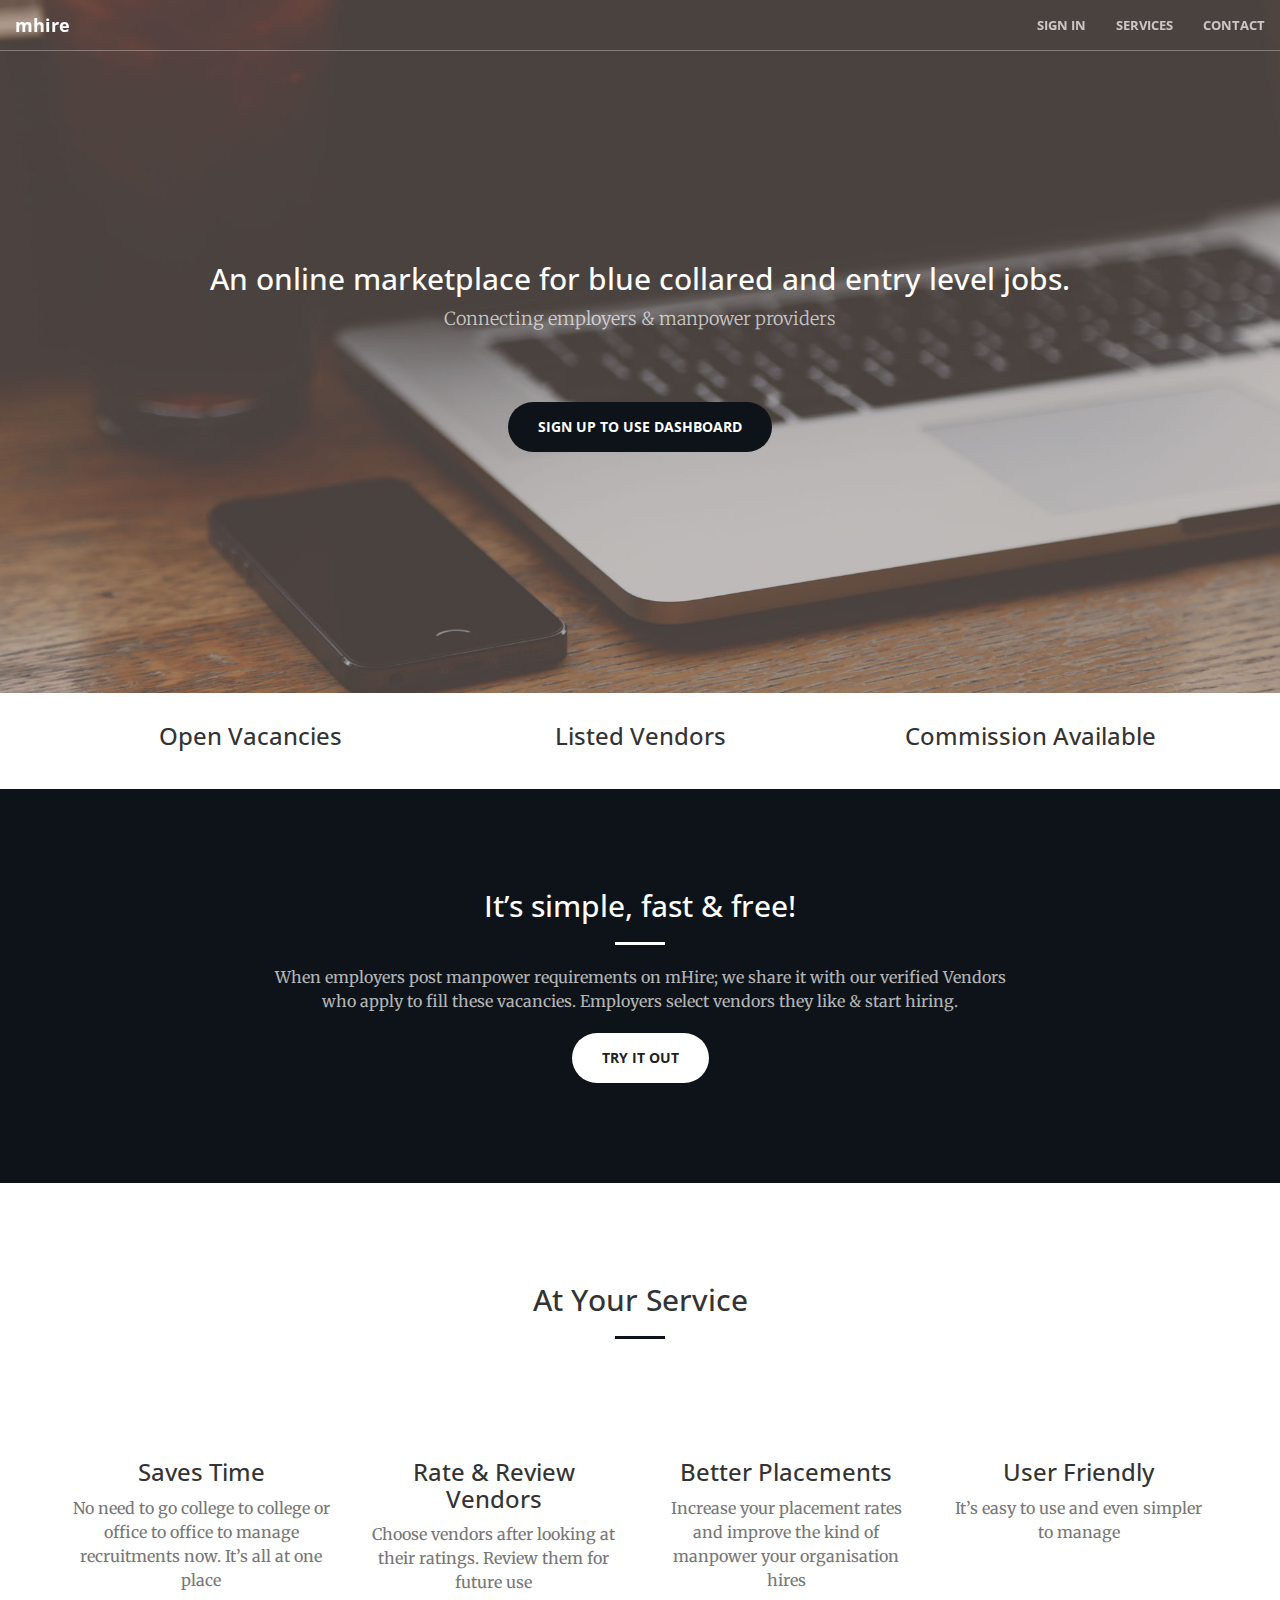
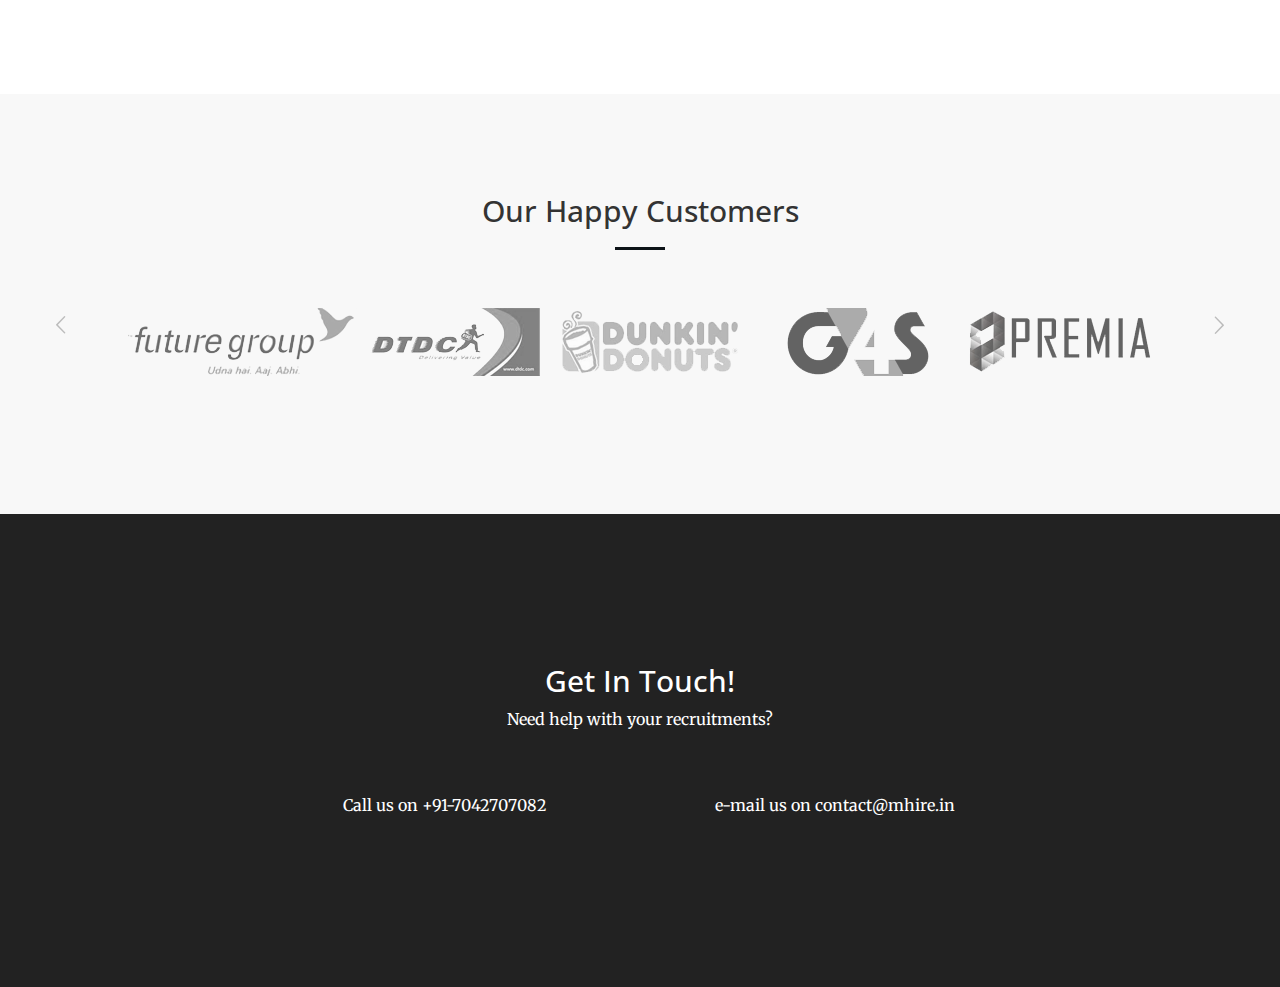
==== index.html @ 1e03a0ed "update short desc" ====
<!DOCTYPE html>
<html lang="en">

<head>

    <meta charset="utf-8">
    <meta http-equiv="X-UA-Compatible" content="IE=edge">
    <meta name="viewport" content="width=device-width, initial-scale=1">
    <meta name="description" content="">
    <meta name="author" content="">

    <title>mHire</title>

    <!-- Bootstrap Core CSS -->
    <link rel="stylesheet" href="css/bootstrap.min.css" type="text/css">

        <link href="css/style.css" rel="stylesheet">




    <meta name="google-site-verification" content="cVOC1IwhdU4S_P6cvcSptV2SloFyhy1H_yhR59ZKNtI" />
    <!-- Custom Fonts -->
    <link href='http://fonts.googleapis.com/css?family=Open+Sans:300italic,400italic,600italic,700italic,800italic,400,300,600,700,800' rel='stylesheet' type='text/css'>
    <link href='http://fonts.googleapis.com/css?family=Merriweather:400,300,300italic,400italic,700,700italic,900,900italic' rel='stylesheet' type='text/css'>
    <link rel="stylesheet" href="font-awesome/css/font-awesome.min.css" type="text/css">
    <link href='https://fonts.googleapis.com/css?family=Montserrat' rel='stylesheet' type='text/css'>
    <!-- Plugin CSS -->
    <link rel="stylesheet" href="css/animate.min.css" type="text/css">
    <script src="http://code.jquery.com/jquery-1.11.3.min.js"></script>
    <!-- Custom CSS -->
    <link rel="stylesheet" href="css/creative.css" type="text/css">

    <!-- HTML5 Shim and Respond.js IE8 support of HTML5 elements and media queries -->
    <!-- WARNING: Respond.js doesn't work if you view the page via file:// -->
    <!--[if lt IE 9]>
        <script src="https://oss.maxcdn.com/libs/html5shiv/3.7.0/html5shiv.js"></script>
        <script src="https://oss.maxcdn.com/libs/respond.js/1.4.2/respond.min.js"></script>
    <![endif]-->
    <script>
      (function(i,s,o,g,r,a,m){i['GoogleAnalyticsObject']=r;i[r]=i[r]||function(){
      (i[r].q=i[r].q||[]).push(arguments)},i[r].l=1*new Date();a=s.createElement(o),
      m=s.getElementsByTagName(o)[0];a.async=1;a.src=g;m.parentNode.insertBefore(a,m)
      })(window,document,'script','//www.google-analytics.com/analytics.js','ga');
    ga('create', 'UA-65723885-1', 'auto');
    ga('send', 'pageview');
    </script>

</head>

<body id="page-top">

    <nav id="mainNav" class="navbar navbar-default navbar-fixed-top">
        <div class="container-fluid">
            <!-- Brand and toggle get grouped for better mobile display -->
            <div class="navbar-header">
                <button type="button" class="navbar-toggle collapsed" data-toggle="collapse" data-target="#bs-example-navbar-collapse-1">
                    <span class="sr-only">Toggle navigation</span>
                    <span class="icon-bar"></span>
                    <span class="icon-bar"></span>
                    <span class="icon-bar"></span>
                </button>
                <a class="navbar-brand page-scroll" href="#page-top">mhire</a>
            </div>

            <!-- Collect the nav links, forms, and other content for toggling -->
            <div class="collapse navbar-collapse" id="bs-example-navbar-collapse-1">
                <ul class="nav navbar-nav navbar-right">
                    <li>
                        <a class="page-scroll" href="http://my.mhire.in/users/sign_in">Sign In</a>
                    </li>
                    <li>
                        <a class="page-scroll" href="#services">Services</a>
                    </li>
                    <li>
                        <a class="page-scroll" href="#contact">Contact</a>
                    </li>
                </ul>
            </div>
            <!-- /.navbar-collapse -->
        </div>
        <!-- /.container-fluid -->
    </nav>

    <header>
        <div class="header-content">
            <div class="header-content-inner">
                <h2>An online marketplace for blue collared and entry level jobs.</h2>
                <h style="color=white">
                <p>Connecting employers & manpower providers</p>
                
                <style type="text/css">
                    .stats{
                        /*color: white;
                        right: -60px;
                        font-size: 36px;
                        font-family: 'Open Sans', sans-serif;
                        font-weight: 500;
                        position: relative;
                        display: inline-block;
                        margin-bottom: 0px;*/
                        color: #18BC9C;
                        font-size: 32px;
                    }
                    header .header-content .header-content-inner hr{
                        color: white;
                        
                    }
                </style>
                
                <br>
                <a href="http://my.mhire.in/users/sign_up" class="btn btn-primary btn-xl page-scroll">Sign Up to use dashboard</a>
            </div>

            

            <script type="text/javascript">
                $(document).ready(function(){
                    $.get("http://my.mhire.in/api/v1/metrics.json", function(data, status){

                                var value = data.commission_value; 
                                
                
                                $('#vacancies').html(data.vacancies);
                                $('#commission').html("<strong>&#8377</strong>" + value);
                                $('#vendors').html(data.vendors);
                            });
                    var timer = setInterval(function(){
                        $.get("http://my.mhire.in/api/v1/metrics.json", function(data, status){

                                var value = data.commission_value; 
                                value = lakh + ',' + thou + ',' + hund; 
                                
                                
                                
                                $('#vacancies').html(data.vacancies);
                                $('#commission').html("<strong>&#8377</strong>" + value);
                                $('#vendors').html(data.vendors);
                            });
                    }, 4000);
                });
            </script>
        </div>
    </header>

    <section id="metrics" style="padding-top: 10px; padding-bottom: 10px;">
        <div class="container">
            <div class="row">
    
                <div class="col-lg-4 col-md-6 text-center">
                    <div class="service-box">
                        <strong id="vacancies" class="stats wow bounceIn text-primary" data-wow-delay=".1s"></strong>
                        <h3>Open Vacancies</h3>
                        <br>
                    </div>
                </div>

                <div class="col-lg-4 col-md-6 text-center">
                    <div class="service-box">
                       <strong id="vendors" class="stats wow bounceIn text-primary" data-wow-delay=".2s"></strong>
                       <h3 >Listed Vendors</h3>
                       <br> 
                    </div>
                </div>

                <div class="col-lg-4 col-md-6 text-center">
                    <div class="service-box">
                        <strong id="commission" class="stats wow bounceIn text-primary" data-wow-delay=".3s"></strong>
                        <h3>Commission Available</h2>
                    </div>
                </div>
                
                
            </div>
        </div>
    </section>
    <section class="bg-primary" id="about">

        <div class="container">
            
            <div class="row">
                <div class="col-lg-8 col-lg-offset-2 text-center">
                    <h2 class="section-heading">It’s simple, fast & free!</h2>
                    <hr class="light">
                    <p class="text-faded">When employers post manpower requirements on mHire; we share it with our verified Vendors who apply to fill these vacancies. Employers select vendors they like & start hiring.</p>
                    <a href="http://my.mhire.in/users/sign_up" class="btn btn-default btn-xl">Try It out</a>
                </div>
            </div>
        </div>
    </section>

    <section id="services">
        <div class="container">
            <div class="row">
                <div class="col-lg-12 text-center">
                    <h2 class="section-heading">At Your Service</h2>
                    <hr class="primary">
                </div>
            </div>
        </div>
        <div class="container">
            <div class="row">
                <div class="col-lg-3 col-md-6 text-center">
                    <div class="service-box">
                        <i class="glyphicon fa-4x glyphicon-time wow bounceIn text-primary"></i>
                        <h3>Saves Time</h3>
                        <p class="text-muted">No need to go college to college or office to office to manage recruitments now. It’s all at one place</p>
                    </div>
                </div>

                <div class="col-lg-3 col-md-6 text-center">
                    <div class="service-box">
                        <i class="glyphicon fa-4x glyphicon-star wow bounceIn text-primary" data-wow-delay=".2s"></i>
                        <h3>Rate & Review Vendors</h3>
                        <p class="text-muted">Choose vendors after looking at their ratings. Review them for future use</p>
                    </div>
                </div>

                <div class="col-lg-3 col-md-6 text-center">
                    <div class="service-box">
                        <i class="glyphicon fa-4x glyphicon-thumbs-up wow bounceIn text-primary" data-wow-delay=".1s"></i>
                        <h3>Better Placements</h3>
                        <p class="text-muted">Increase your placement rates and improve the kind of manpower your organisation hires</p>
                    </div>
                </div>
                
                <div class="col-lg-3 col-md-6 text-center">
                    <div class="service-box">
                        <i class="glyphicon fa-4x glyphicon-heart wow bounceIn text-primary" data-wow-delay=".3s"></i>
                        <h3>User Friendly</h3>
                        <p class="text-muted">It’s easy to use and even simpler to manage</p>
                    </div>
                </div>
            </div>
        </div>
    </section>
        <!-- CLIENTS -->
        <section id="clients" class="gray-bg">
        <div class="container">
            <div class="row">
                <div class="col-lg-12 text-center">
                    <h2 class="section-heading">Our Happy Customers</h2>
                    <hr class="primary">
                </div>
            </div>
        </div>
            <div class="container">

                <div class="slider">
                    <div class="clients-content">
                        <a href="index.html#"><img src="img/logos/futuregblack.png" alt=""></a>
                    </div>
                    <div class="clients-content">
                        <a href="index.html#"> <img src="img/logos/dtdcblack.png" alt=""></a>
                    </div>
                    <div class="clients-content">
                        <a href="index.html#"> <img src="img/logos/dunkinblack.png" alt=""></a>
                    </div>
                    <div class="clients-content">
                        <a href="index.html#"> <img src="img/logos/g4sblack.png" alt=""></a>
                    </div>
                    <div class="clients-content">
                        <a href="index.html#"><img src="img/logos/premia.png" alt=""></a>
                    </div>
                    <div class="clients-content">
                        <a href="index.html#"> <img src="img/logos/bluedart.png" alt=""></a>
                    </div>
                    <div class="clients-content">
                        <a href="index.html#">  <img src="img/logos/opino.png" alt=""></a>
                    </div>
                    <div class="clients-content">
                        <a href="index.html#">   <img src="img/logos/chayoos.png" alt=""></a>
                    </div>
                    <div class="clients-content">
                        <a href="index.html#">  <img src="img/logos/deliveryblack.png" alt=""></a>
                    </div>
                    <div class="clients-content">
                        <a href="index.html#"> <img src="img/logos/domino.png" alt=""></a>
                    </div>
                    <div class="clients-content">
                        <a href="index.html#"> <img src="img/logos/urbanclap.png" alt=""></a>
                    </div>
                </div>
            </div>
        </section>
        <!-- END CLIENTS -->


    <aside class="bg-dark">
       
    

    <section id="contact">
        <div class="container">
            <div class="row">
                <div class="col-lg-8 col-lg-offset-2 text-center">
                    <h2 class="section-heading">Get In Touch!</h2>
                    <p>Need help with your recruitments?</p>
                </div>
                <div class="col-lg-4 col-lg-offset-2 text-center">
                    <i class="fa fa-phone fa-3x wow bounceIn"></i>
                    <p>Call us on +91-7042707082</p>
                </div>
                <div class="col-lg-4 text-center">
                    <i class="fa fa-envelope-o fa-3x wow bounceIn" data-wow-delay=".1s"></i>
                    <p><a href="mailto:your-email@your-domain.com"> e-mail us on contact@mhire.in</a></p>
                </div>
            </div>
        </div>
    </section>
</aside>
    <!-- jQuery -->
    <script src="js/jquery.js"></script>

    <!-- Bootstrap Core JavaScript -->
    <script src="js/bootstrap.min.js"></script>

    <!-- Plugin JavaScript -->
    <script src="js/jquery.easing.min.js"></script>
    <script src="js/jquery.fittext.js"></script>
    <script src="js/wow.min.js"></script>
    <script src="js/owl.carousel.min.js"></script>

    <!-- Custom Theme JavaScript -->
    <script src="js/creative.js"></script>

</body>

</html>
---- css/style.css ----
/*3.4 CAROUSELS*/
.gray-bg {
    background: #f8f8f8;
}
.owl-theme .owl-controls .owl-buttons {
    display: none;
}
.owl-theme .owl-controls .owl-buttons div {
    background: url(../img/arrow.png);
    display: inline-block;
    zoom: 1;
    margin: 0;
    width: 10px;
    text-indent: -9999px;
    height: 18px;
    font-size: 0;
    position: absolute;
    right: 0;
    margin-top: 8px;
    margin-right: -72px;
    top: 50%;
    padding: 0;
    filter: Alpha(Opacity=30);
    opacity: 0.3;
    -webkit-transition: 0.2s;
    -o-transition: 0.2s;
    transition: 0.2s;
}
.owl-theme .owl-controls .owl-buttons div.owl-prev {
    -webkit-transform: rotate(180deg);
    -moz-transform: rotate(180deg);
    -o-transform: rotate(180deg);
    -ms-transform: rotate(180deg);
    transform: rotate(180deg);
    right: auto;
    left: 0;
    margin-left: -72px;
}
.owl-theme .owl-controls.clickable .owl-buttons div:hover {
    filter: Alpha(Opacity=100);
    opacity: 1;
    text-decoration: none;
}
.owl-theme .owl-controls .owl-page {
    display: inline-block;
    zoom: 1;
    *display: inline;
}
.owl-theme .owl-controls .owl-page span {
    display: block;
    width: 10px;
    height: 10px;
    margin: 0 10px;
    -webkit-border-radius: 20px;
    -moz-border-radius: 20px;
    border-radius: 20px;
    opacity: 0.30;
    background-color: #248df8;
    -webkit-transition: 0.3s;
    -o-transition: 0.3s;
    transition: 0.3s;
}
.owl-theme .owl-controls .owl-page.active span,
.owl-theme .owl-controls.clickable .owl-page:hover span {
    filter: Alpha(Opacity=100);
    /*IE7 fix*/
    
    opacity: 1;
}
.owl-theme .owl-controls .owl-page span.owl-numbers {
    height: auto;
    width: auto;
    color: #FFF;
    padding: 2px 10px;
    font-size: 12px;
    -webkit-border-radius: 30px;
    -moz-border-radius: 30px;
    border-radius: 30px;
}
.owl-item.loading {
    min-height: 150px;
}
.owl-carousel .owl-wrapper:after {
    content: ".";
    display: block;
    clear: both;
    visibility: hidden;
    line-height: 0;
    height: 0;
}
/* display none until init */

.owl-carousel {
    display: none;
    position: relative;
    width: 100%;
    -ms-touch-action: pan-y;
}
.owl-carousel .owl-wrapper {
    display: none;
    position: relative;
    -webkit-transform: translate3d(0px, 0px, 0px);
}
.owl-carousel .owl-wrapper-outer {
    overflow: hidden;
    position: relative;
    z-index: 2;
    width: 100%;
}
.owl-carousel .owl-wrapper-outer.autoHeight {
    -webkit-transition: height 500ms ease-in-out;
    -moz-transition: height 500ms ease-in-out;
    -ms-transition: height 500ms ease-in-out;
    -o-transition: height 500ms ease-in-out;
    transition: height 500ms ease-in-out;
}
.owl-carousel .owl-item {
    float: left;
}
.owl-controls .owl-page,
.owl-controls .owl-buttons div {
    cursor: pointer;
}
.owl-controls {
    -webkit-user-select: none;
    -khtml-user-select: none;
    -moz-user-select: none;
    -ms-user-select: none;
    user-select: none;
    -webkit-tap-highlight-color: rgba(0, 0, 0, 0);
}
.grabbing {
    cursor: url(../img/grabbing.png) 8 8, move;
}
.owl-carousel .owl-wrapper,
.owl-carousel .owl-item {
    -webkit-backface-visibility: hidden;
    -moz-backface-visibility: hidden;
    -ms-backface-visibility: hidden;
    -webkit-transform: translate3d(0, 0, 0);
    -moz-transform: translate3d(0, 0, 0);
    -ms-transform: translate3d(0, 0, 0);
}
/* --------------------------------------

/*6.8 CLIENTS*/

#clients .owl-controls .owl-buttons {
    display: block;
}
#testimonials .owl-controls {
    text-align: center;
    margin-top: 70px;
}
#clients .owl-theme .owl-controls {
    margin-top: 0;
    text-align: center;
    position: absolute;
    display: block;
    width: 100%;
    top: 0;
    z-index: 1;
}
#clients .slider {
    max-width: 1024px;
    margin: 38px auto
}
#clients .slider img {
    display: block;
    margin: auto;
    -webkit-transition: 0.3s;
    -o-transition: 0.3s;
    transition: 0.3s;
    opacity: 0.60;
}
#clients .slider img:hover {
    opacity: 1;
}
---- css/creative.css ----
/*!
 * Start Bootstrap - Creative Bootstrap Theme (http://startbootstrap.com)
 * Code licensed under the Apache License v2.0.
 * For details, see http://www.apache.org/licenses/LICENSE-2.0.
 */

html,
body {
    width: 100%;
    height: 100%;
}

body {
    font-family: Merriweather,'Helvetica Neue',Arial,sans-serif;
}

hr {
    max-width: 50px;
    border-color: #0d1318;
    border-width: 3px;
}

hr.light {
    border-color: #fff;
}

a {
    color: #fff;
    -webkit-transition: all .35s;
    -moz-transition: all .35s;
    transition: all .35s;
}

a:hover,
a:focus {
    color: #18BC9C;
}

h1,
h2,
h3,
h4,
h5,
h6 {
    font-family: 'Open Sans','Helvetica Neue',Arial,sans-serif;
}

p {
    margin-bottom: 20px;
    font-size: 16px;
    line-height: 1.5;
}

.bg-primary {
    background-color: #0d1318;
}

.bg-dark {
    color: #fff;
    background-color: #222;
}

.text-faded {
    color: rgba(255,255,255,.7);
}

section {
    padding: 100px 0;
}

aside {
    padding: 50px 0;
}

.no-padding {
    padding: 0;
}

.navbar-default {
    border-color: rgba(34,34,34,.05);
    font-family: 'Open Sans','Helvetica Neue',Arial,sans-serif;
    background-color: #fff;
    -webkit-transition: all .35s;
    -moz-transition: all .35s;
    transition: all .35s;
}

.navbar-default .navbar-header .navbar-brand {
    /*text-transform: uppercase;*/
    font-family: 'Open Sans','Helvetica Neue',Arial,sans-serif;
    font-weight: 700;
    color: #0d1318;
}

.navbar-default .navbar-header .navbar-brand:hover,
.navbar-default .navbar-header .navbar-brand:focus {
    color: #18BC9C;
}

.navbar-default .nav > li>a,
.navbar-default .nav>li>a:focus {
    text-transform: uppercase;
    font-size: 13px;
    font-weight: 700;
    color: #222;
}

.navbar-default .nav > li>a:hover,
.navbar-default .nav>li>a:focus:hover {
    color: #0d1318;
}

.navbar-default .nav > li.active>a,
.navbar-default .nav>li.active>a:focus {
    color: #0d1318!important;
    background-color: transparent;
}

.navbar-default .nav > li.active>a:hover,
.navbar-default .nav>li.active>a:focus:hover {
    background-color: transparent;
}

@media(min-width:768px) {
    .navbar-default {
        border-color: rgba(255,255,255,.3);
        background-color: transparent;
    }

    .navbar-default .navbar-header .navbar-brand {
        color: rgba(255,255,255,.7);
    }

    .navbar-default .navbar-header .navbar-brand:hover,
    .navbar-default .navbar-header .navbar-brand:focus {
        color: #fff;
    }

    .navbar-default .nav > li>a,
    .navbar-default .nav>li>a:focus {
        color: rgba(255,255,255,.7);
    }

    .navbar-default .nav > li>a:hover,
    .navbar-default .nav>li>a:focus:hover {
        color: #fff;
    }

    .navbar-default.affix {
        border-color: rgba(34,34,34,.05);
        background-color: #fff;
    }

    .navbar-default.affix .navbar-header .navbar-brand {
        font-size: 14px;
        color: #0d1318;
    }

    .navbar-default.affix .navbar-header .navbar-brand:hover,
    .navbar-default.affix .navbar-header .navbar-brand:focus {
        color: #18BC9C;
    }

    .navbar-default.affix .nav > li>a,
    .navbar-default.affix .nav>li>a:focus {
        color: #222;
    }

    .navbar-default.affix .nav > li>a:hover,
    .navbar-default.affix .nav>li>a:focus:hover {
        color: #0d1318;
    }
}

header {
    position: relative;
    width: 100%;
    min-height: auto;
    text-align: center;
    color: #fff;
    background-image: url(../img/header.jpg);
    background-position: center;
    -webkit-background-size: cover;
    -moz-background-size: cover;
    background-size: cover;
    -o-background-size: cover;
}

header .header-content {
    position: relative;
    width: 100%;
    padding: 100px 15px;
    text-align: center;
}

header .header-content .header-content-inner h1 {
    margin-top: 0;
    margin-bottom: 0;
    text-transform: uppercase;
    font-weight: 700;
}

header .header-content .header-content-inner hr {
    margin: 30px auto;
}

header .header-content .header-content-inner p {
    margin-bottom: 50px;
    font-size: 16px;
    font-weight: 300;
    color: rgba(255,255,255,.7);
}

@media(min-width:768px) {
    header {
        min-height: 77%;
    }

    header .header-content {
        position: absolute;
        top: 50%;
        padding: 0 50px;
        -webkit-transform: translateY(-50%);
        -ms-transform: translateY(-50%);
        transform: translateY(-50%);
    }

    header .header-content .header-content-inner {
        margin-right: auto;
        margin-left: auto;
        max-width: 1000px;
    }

    header .header-content .header-content-inner p {
        margin-right: auto;
        margin-left: auto;
        max-width: 80%;
        font-size: 18px;
    }
}

.section-heading {
    margin-top: 0;
}

.service-box {
    margin: 50px auto 0;
    max-width: 400px;
}

@media(min-width:992px) {
    .service-box {
        margin: 20px auto 0;
    }
}

.service-box p {
    margin-bottom: 0;
}

.portfolio-box {
    display: block;
    position: relative;
    margin: 0 auto;
    max-width: 650px;
}

.portfolio-box .portfolio-box-caption {
    display: block;
    position: absolute;
    bottom: 0;
    width: 100%;
    height: 100%;
    text-align: center;
    color: #fff;
    opacity: 0;
    background: rgba(24,188,156,.9);
    -webkit-transition: all .35s;
    -moz-transition: all .35s;
    transition: all .35s;
}

.portfolio-box .portfolio-box-caption .portfolio-box-caption-content {
    position: absolute;
    top: 50%;
    width: 100%;
    text-align: center;
    transform: translateY(-50%);
}

.portfolio-box .portfolio-box-caption .portfolio-box-caption-content .project-category,
.portfolio-box .portfolio-box-caption .portfolio-box-caption-content .project-name {
    padding: 0 15px;
    font-family: 'Open Sans','Helvetica Neue',Arial,sans-serif;
}

.portfolio-box .portfolio-box-caption .portfolio-box-caption-content .project-category {
    text-transform: uppercase;
    font-size: 14px;
    font-weight: 600;
}

.portfolio-box .portfolio-box-caption .portfolio-box-caption-content .project-name {
    font-size: 18px;
}

.portfolio-box:hover .portfolio-box-caption {
    opacity: 1;
}

@media(min-width:768px) {
    .portfolio-box .portfolio-box-caption .portfolio-box-caption-content .project-category {
        font-size: 16px;
    }

    .portfolio-box .portfolio-box-caption .portfolio-box-caption-content .project-name {
        font-size: 22px;
    }
}

.call-to-action h2 {
    margin: 0 auto 20px;
}

.text-primary {
    color: #18BC9C;
}

.no-gutter > [class*=col-] {
    padding-right: 0;
    padding-left: 0;
}

.btn-default {
    border-color: #fff;
    color: #222;
    background-color: #fff;
    -webkit-transition: all .35s;
    -moz-transition: all .35s;
    transition: all .35s;
}

.btn-default:hover,
.btn-default:focus,
.btn-default.focus,
.btn-default:active,
.btn-default.active,
.open > .dropdown-toggle.btn-default {
    border-color: #ededed;
    color: #222;
    background-color: #18BC9C;
}

.btn-default:active,
.btn-default.active,
.open > .dropdown-toggle.btn-default {
    background-image: none;
}

.btn-default.disabled,
.btn-default[disabled],
fieldset[disabled] .btn-default,
.btn-default.disabled:hover,
.btn-default[disabled]:hover,
fieldset[disabled] .btn-default:hover,
.btn-default.disabled:focus,
.btn-default[disabled]:focus,
fieldset[disabled] .btn-default:focus,
.btn-default.disabled.focus,
.btn-default[disabled].focus,
fieldset[disabled] .btn-default.focus,
.btn-default.disabled:active,
.btn-default[disabled]:active,
fieldset[disabled] .btn-default:active,
.btn-default.disabled.active,
.btn-default[disabled].active,
fieldset[disabled] .btn-default.active {
    border-color: #fff;
    background-color: #fff;
}

.btn-default .badge {
    color: #fff;
    background-color: #222;
}

.btn-primary {
    border-color: #0d1318;
    color: #fff;
    background-color: #0d1318;
    -webkit-transition: all .35s;
    -moz-transition: all .35s;
    transition: all .35s;
}

.btn-primary:hover,
.btn-primary:focus,
.btn-primary.focus,
.btn-primary:active,
.btn-primary.active,
.open > .dropdown-toggle.btn-primary {
    border-color: #18BC9C;
    color: #fff;
    background-color: #18BC9C;
}

.btn-primary:active,
.btn-primary.active,
.open > .dropdown-toggle.btn-primary {
    background-image: none;
}

.btn-primary.disabled,
.btn-primary[disabled],
fieldset[disabled] .btn-primary,
.btn-primary.disabled:hover,
.btn-primary[disabled]:hover,
fieldset[disabled] .btn-primary:hover,
.btn-primary.disabled:focus,
.btn-primary[disabled]:focus,
fieldset[disabled] .btn-primary:focus,
.btn-primary.disabled.focus,
.btn-primary[disabled].focus,
fieldset[disabled] .btn-primary.focus,
.btn-primary.disabled:active,
.btn-primary[disabled]:active,
fieldset[disabled] .btn-primary:active,
.btn-primary.disabled.active,
.btn-primary[disabled].active,
fieldset[disabled] .btn-primary.active {
    border-color: #0d1318;
    background-color: #0d1318;
}

.btn-primary .badge {
    color: #0d1318;
    background-color: #fff;
}

.btn {
    border: 0;
    border-radius: 300px;
    text-transform: uppercase;
    font-family: 'Open Sans','Helvetica Neue',Arial,sans-serif;
    font-weight: 700;
}

.btn-xl {
    padding: 15px 30px;
}

::-moz-selection {
    text-shadow: none;
    color: #fff;
    background: #222;
}

::selection {
    text-shadow: none;
    color: #fff;
    background: #222;
}

img::selection {
    color: #fff;
    background: 0 0;
}

img::-moz-selection {
    color: #fff;
    background: 0 0;
}

body {
    webkit-tap-highlight-color: #222;
}
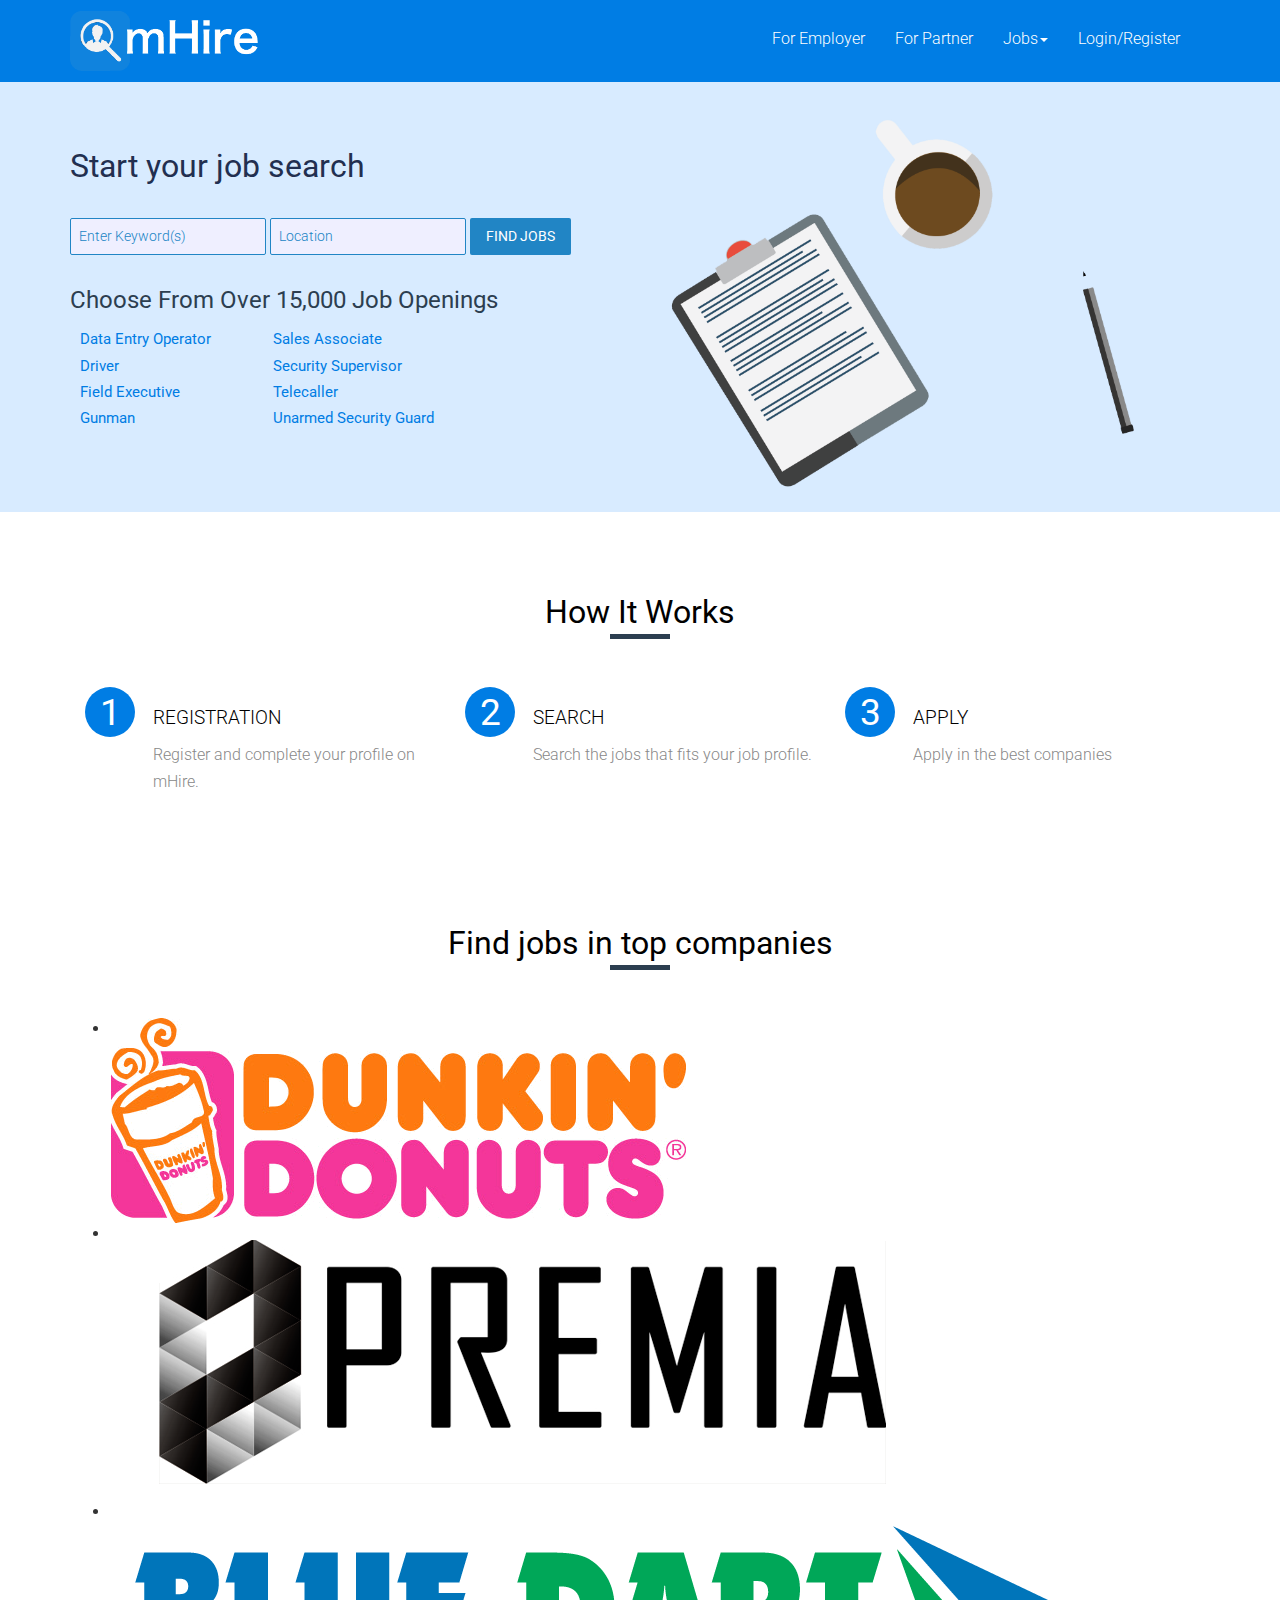
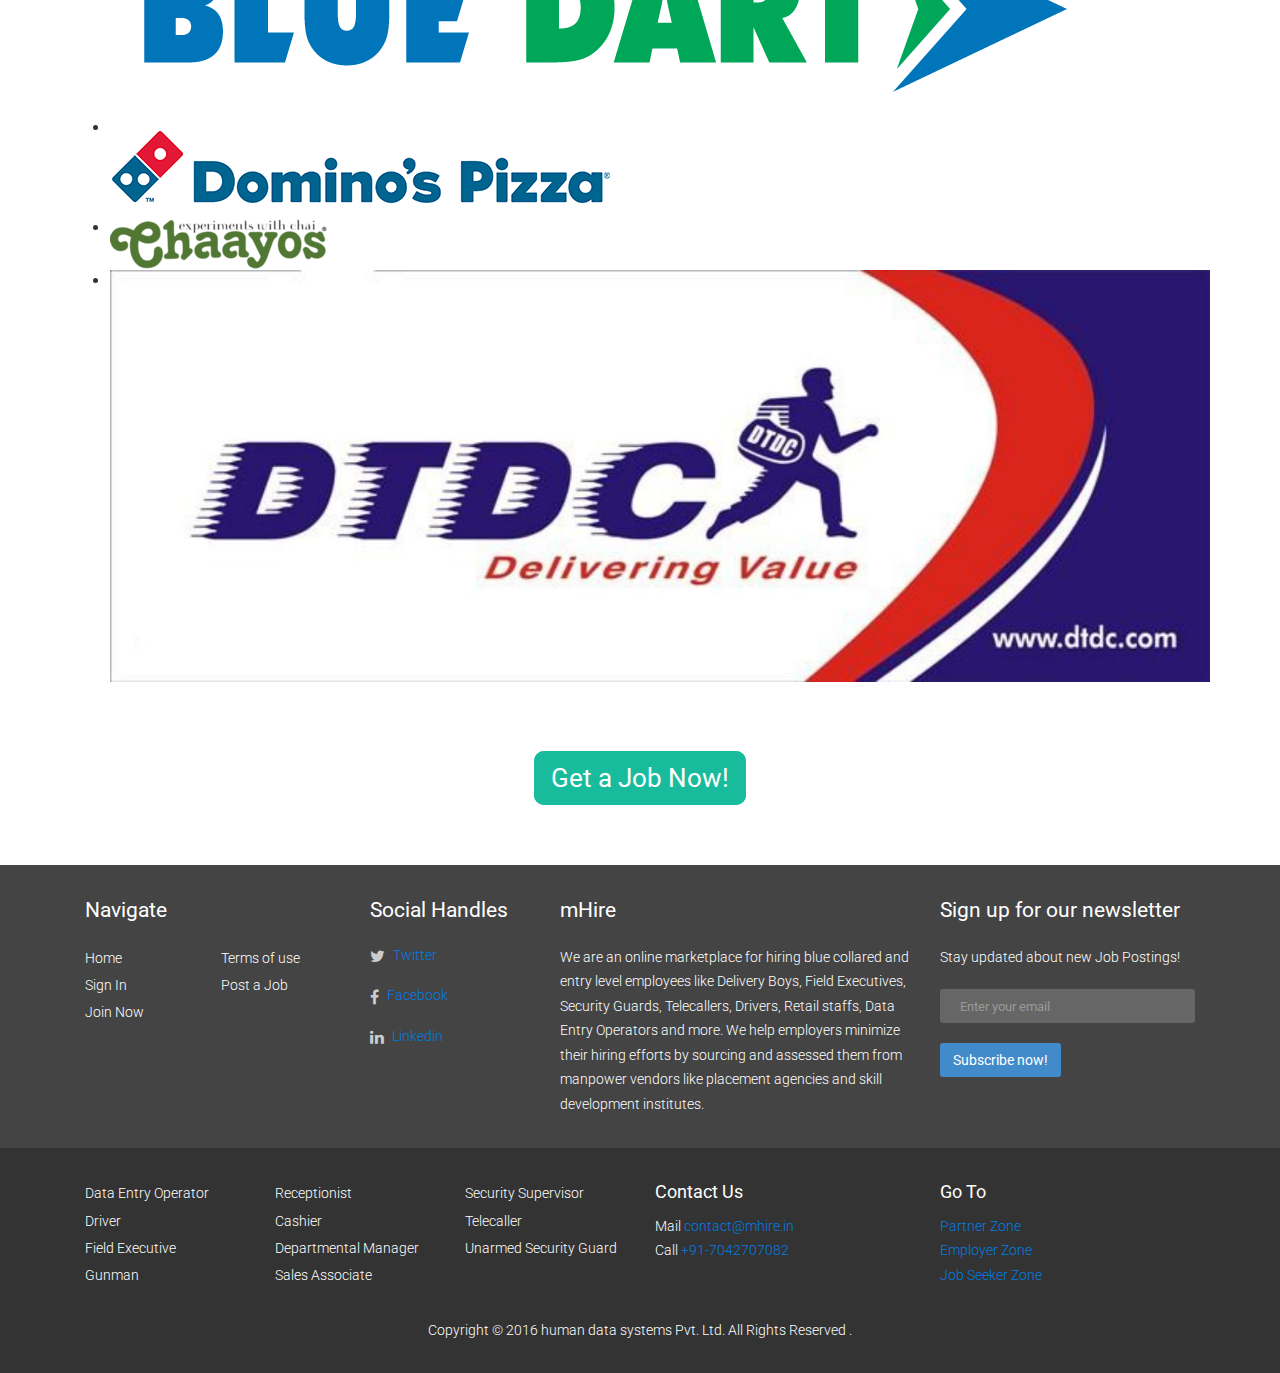
==== commit 24e07924: "mhire landing pages overhaul" ====
--- a/index.html
+++ b/index.html
@@ -1,329 +1,321 @@
-<!DOCTYPE html>
-<html lang="en">
-
+
+<!DOCTYPE HTML>
+<html>
 <head>
-
-    <meta charset="utf-8">
-    <meta http-equiv="X-UA-Compatible" content="IE=edge">
-    <meta name="viewport" content="width=device-width, initial-scale=1">
-    <meta name="description" content="">
-    <meta name="author" content="">
-
-    <title>mHire</title>
-
-    <!-- Bootstrap Core CSS -->
-    <link rel="stylesheet" href="css/bootstrap.min.css" type="text/css">
-
-        <link href="css/style.css" rel="stylesheet">
-
-
-
-
-    <meta name="google-site-verification" content="cVOC1IwhdU4S_P6cvcSptV2SloFyhy1H_yhR59ZKNtI" />
-    <!-- Custom Fonts -->
-    <link href='http://fonts.googleapis.com/css?family=Open+Sans:300italic,400italic,600italic,700italic,800italic,400,300,600,700,800' rel='stylesheet' type='text/css'>
-    <link href='http://fonts.googleapis.com/css?family=Merriweather:400,300,300italic,400italic,700,700italic,900,900italic' rel='stylesheet' type='text/css'>
-    <link rel="stylesheet" href="font-awesome/css/font-awesome.min.css" type="text/css">
-    <link href='https://fonts.googleapis.com/css?family=Montserrat' rel='stylesheet' type='text/css'>
-    <!-- Plugin CSS -->
-    <link rel="stylesheet" href="css/animate.min.css" type="text/css">
-    <script src="http://code.jquery.com/jquery-1.11.3.min.js"></script>
-    <!-- Custom CSS -->
-    <link rel="stylesheet" href="css/creative.css" type="text/css">
-
-    <!-- HTML5 Shim and Respond.js IE8 support of HTML5 elements and media queries -->
-    <!-- WARNING: Respond.js doesn't work if you view the page via file:// -->
-    <!--[if lt IE 9]>
-        <script src="https://oss.maxcdn.com/libs/html5shiv/3.7.0/html5shiv.js"></script>
-        <script src="https://oss.maxcdn.com/libs/respond.js/1.4.2/respond.min.js"></script>
-    <![endif]-->
-    <script>
-      (function(i,s,o,g,r,a,m){i['GoogleAnalyticsObject']=r;i[r]=i[r]||function(){
-      (i[r].q=i[r].q||[]).push(arguments)},i[r].l=1*new Date();a=s.createElement(o),
-      m=s.getElementsByTagName(o)[0];a.async=1;a.src=g;m.parentNode.insertBefore(a,m)
-      })(window,document,'script','//www.google-analytics.com/analytics.js','ga');
-    ga('create', 'UA-65723885-1', 'auto');
-    ga('send', 'pageview');
-    </script>
-
+	<title>mHire | For Seeker</title>
+	<link rel="icon" type="image/png" href="images/favicon.png" />
+	<meta name="viewport" content="width=device-width, initial-scale=1">
+	<!-- android smart banner -->
+	<meta name="apple-itunes-app" content="app-id=">
+	<meta name="google-play-app" content="app-id=">
+	<meta http-equiv="Content-Type" content="text/html; charset=utf-8" />
+	<meta name="keywords" content="" />
+	<script type="application/x-javascript"> addEventListener("load", function() { setTimeout(hideURLbar, 0); }, false); function hideURLbar(){ window.scrollTo(0,1); } </script>
+	<link href="css/bootstrap-3.1.1.min.css" rel='stylesheet' type='text/css' />
+	<!-- jQuery (necessary for Bootstrap's JavaScript plugins) -->
+	<script src="js/jquery.min.js"></script>
+	<script src="js/bootstrap.min.js"></script>
+	<!-- Custom Theme files -->
+	<link href="css/style.css" rel='stylesheet' type='text/css' />
+	<link href='//fonts.googleapis.com/css?family=Roboto:100,200,300,400,500,600,700,800,900' rel='stylesheet' type='text/css'>
+	<!-- android smart banner -->
+	<link rel="stylesheet" href="css/jquery.smartbanner.css" type="text/css" media="screen">
+	<!--font-Awesome-->
+	<link href="css/font-awesome.css" rel="stylesheet"> 
+	<!--font-Awesome-->
 </head>
-
-<body id="page-top">
-
-    <nav id="mainNav" class="navbar navbar-default navbar-fixed-top">
-        <div class="container-fluid">
-            <!-- Brand and toggle get grouped for better mobile display -->
-            <div class="navbar-header">
-                <button type="button" class="navbar-toggle collapsed" data-toggle="collapse" data-target="#bs-example-navbar-collapse-1">
-                    <span class="sr-only">Toggle navigation</span>
-                    <span class="icon-bar"></span>
-                    <span class="icon-bar"></span>
-                    <span class="icon-bar"></span>
-                </button>
-                <a class="navbar-brand page-scroll" href="#page-top">mhire</a>
-            </div>
-
-            <!-- Collect the nav links, forms, and other content for toggling -->
-            <div class="collapse navbar-collapse" id="bs-example-navbar-collapse-1">
-                <ul class="nav navbar-nav navbar-right">
-                    <li>
-                        <a class="page-scroll" href="http://my.mhire.in/users/sign_in">Sign In</a>
-                    </li>
-                    <li>
-                        <a class="page-scroll" href="#services">Services</a>
-                    </li>
-                    <li>
-                        <a class="page-scroll" href="#contact">Contact</a>
-                    </li>
-                </ul>
-            </div>
-            <!-- /.navbar-collapse -->
-        </div>
-        <!-- /.container-fluid -->
-    </nav>
-
-    <header>
-        <div class="header-content">
-            <div class="header-content-inner">
-                <h2>An online marketplace for blue collared and entry level jobs.</h2>
-                <h style="color=white">
-                <p>Connecting employers & manpower providers</p>
-                
-                <style type="text/css">
-                    .stats{
-                        /*color: white;
-                        right: -60px;
-                        font-size: 36px;
-                        font-family: 'Open Sans', sans-serif;
-                        font-weight: 500;
-                        position: relative;
-                        display: inline-block;
-                        margin-bottom: 0px;*/
-                        color: #18BC9C;
-                        font-size: 32px;
-                    }
-                    header .header-content .header-content-inner hr{
-                        color: white;
-                        
-                    }
-                </style>
-                
-                <br>
-                <a href="http://my.mhire.in/users/sign_up" class="btn btn-primary btn-xl page-scroll">Sign Up to use dashboard</a>
-            </div>
-
-            
-
-            <script type="text/javascript">
-                $(document).ready(function(){
-                    $.get("http://my.mhire.in/api/v1/metrics.json", function(data, status){
-
-                                var value = data.commission_value; 
-                                
-                
-                                $('#vacancies').html(data.vacancies);
-                                $('#commission').html("<strong>&#8377</strong>" + value);
-                                $('#vendors').html(data.vendors);
-                            });
-                    var timer = setInterval(function(){
-                        $.get("http://my.mhire.in/api/v1/metrics.json", function(data, status){
-
-                                var value = data.commission_value; 
-                                value = lakh + ',' + thou + ',' + hund; 
-                                
-                                
-                                
-                                $('#vacancies').html(data.vacancies);
-                                $('#commission').html("<strong>&#8377</strong>" + value);
-                                $('#vendors').html(data.vendors);
-                            });
-                    }, 4000);
-                });
-            </script>
-        </div>
-    </header>
-
-    <section id="metrics" style="padding-top: 10px; padding-bottom: 10px;">
-        <div class="container">
-            <div class="row">
-    
-                <div class="col-lg-4 col-md-6 text-center">
-                    <div class="service-box">
-                        <strong id="vacancies" class="stats wow bounceIn text-primary" data-wow-delay=".1s"></strong>
-                        <h3>Open Vacancies</h3>
-                        <br>
-                    </div>
-                </div>
-
-                <div class="col-lg-4 col-md-6 text-center">
-                    <div class="service-box">
-                       <strong id="vendors" class="stats wow bounceIn text-primary" data-wow-delay=".2s"></strong>
-                       <h3 >Listed Vendors</h3>
-                       <br> 
-                    </div>
-                </div>
-
-                <div class="col-lg-4 col-md-6 text-center">
-                    <div class="service-box">
-                        <strong id="commission" class="stats wow bounceIn text-primary" data-wow-delay=".3s"></strong>
-                        <h3>Commission Available</h2>
-                    </div>
-                </div>
-                
-                
-            </div>
-        </div>
-    </section>
-    <section class="bg-primary" id="about">
-
-        <div class="container">
-            
-            <div class="row">
-                <div class="col-lg-8 col-lg-offset-2 text-center">
-                    <h2 class="section-heading">It’s simple, fast & free!</h2>
-                    <hr class="light">
-                    <p class="text-faded">When employers post manpower requirements on mHire; we share it with our verified Vendors who apply to fill these vacancies. Employers select vendors they like & start hiring.</p>
-                    <a href="http://my.mhire.in/users/sign_up" class="btn btn-default btn-xl">Try It out</a>
-                </div>
-            </div>
-        </div>
-    </section>
-
-    <section id="services">
-        <div class="container">
-            <div class="row">
-                <div class="col-lg-12 text-center">
-                    <h2 class="section-heading">At Your Service</h2>
-                    <hr class="primary">
-                </div>
-            </div>
-        </div>
-        <div class="container">
-            <div class="row">
-                <div class="col-lg-3 col-md-6 text-center">
-                    <div class="service-box">
-                        <i class="glyphicon fa-4x glyphicon-time wow bounceIn text-primary"></i>
-                        <h3>Saves Time</h3>
-                        <p class="text-muted">No need to go college to college or office to office to manage recruitments now. It’s all at one place</p>
-                    </div>
-                </div>
-
-                <div class="col-lg-3 col-md-6 text-center">
-                    <div class="service-box">
-                        <i class="glyphicon fa-4x glyphicon-star wow bounceIn text-primary" data-wow-delay=".2s"></i>
-                        <h3>Rate & Review Vendors</h3>
-                        <p class="text-muted">Choose vendors after looking at their ratings. Review them for future use</p>
-                    </div>
-                </div>
-
-                <div class="col-lg-3 col-md-6 text-center">
-                    <div class="service-box">
-                        <i class="glyphicon fa-4x glyphicon-thumbs-up wow bounceIn text-primary" data-wow-delay=".1s"></i>
-                        <h3>Better Placements</h3>
-                        <p class="text-muted">Increase your placement rates and improve the kind of manpower your organisation hires</p>
-                    </div>
-                </div>
-                
-                <div class="col-lg-3 col-md-6 text-center">
-                    <div class="service-box">
-                        <i class="glyphicon fa-4x glyphicon-heart wow bounceIn text-primary" data-wow-delay=".3s"></i>
-                        <h3>User Friendly</h3>
-                        <p class="text-muted">It’s easy to use and even simpler to manage</p>
-                    </div>
-                </div>
-            </div>
-        </div>
-    </section>
-        <!-- CLIENTS -->
-        <section id="clients" class="gray-bg">
-        <div class="container">
-            <div class="row">
-                <div class="col-lg-12 text-center">
-                    <h2 class="section-heading">Our Happy Customers</h2>
-                    <hr class="primary">
-                </div>
-            </div>
-        </div>
-            <div class="container">
-
-                <div class="slider">
-                    <div class="clients-content">
-                        <a href="index.html#"><img src="img/logos/futuregblack.png" alt=""></a>
-                    </div>
-                    <div class="clients-content">
-                        <a href="index.html#"> <img src="img/logos/dtdcblack.png" alt=""></a>
-                    </div>
-                    <div class="clients-content">
-                        <a href="index.html#"> <img src="img/logos/dunkinblack.png" alt=""></a>
-                    </div>
-                    <div class="clients-content">
-                        <a href="index.html#"> <img src="img/logos/g4sblack.png" alt=""></a>
-                    </div>
-                    <div class="clients-content">
-                        <a href="index.html#"><img src="img/logos/premia.png" alt=""></a>
-                    </div>
-                    <div class="clients-content">
-                        <a href="index.html#"> <img src="img/logos/bluedart.png" alt=""></a>
-                    </div>
-                    <div class="clients-content">
-                        <a href="index.html#">  <img src="img/logos/opino.png" alt=""></a>
-                    </div>
-                    <div class="clients-content">
-                        <a href="index.html#">   <img src="img/logos/chayoos.png" alt=""></a>
-                    </div>
-                    <div class="clients-content">
-                        <a href="index.html#">  <img src="img/logos/deliveryblack.png" alt=""></a>
-                    </div>
-                    <div class="clients-content">
-                        <a href="index.html#"> <img src="img/logos/domino.png" alt=""></a>
-                    </div>
-                    <div class="clients-content">
-                        <a href="index.html#"> <img src="img/logos/urbanclap.png" alt=""></a>
-                    </div>
-                </div>
-            </div>
-        </section>
-        <!-- END CLIENTS -->
-
-
-    <aside class="bg-dark">
-       
-    
-
-    <section id="contact">
-        <div class="container">
-            <div class="row">
-                <div class="col-lg-8 col-lg-offset-2 text-center">
-                    <h2 class="section-heading">Get In Touch!</h2>
-                    <p>Need help with your recruitments?</p>
-                </div>
-                <div class="col-lg-4 col-lg-offset-2 text-center">
-                    <i class="fa fa-phone fa-3x wow bounceIn"></i>
-                    <p>Call us on +91-7042707082</p>
-                </div>
-                <div class="col-lg-4 text-center">
-                    <i class="fa fa-envelope-o fa-3x wow bounceIn" data-wow-delay=".1s"></i>
-                    <p><a href="mailto:your-email@your-domain.com"> e-mail us on contact@mhire.in</a></p>
-                </div>
-            </div>
-        </div>
-    </section>
-</aside>
-    <!-- jQuery -->
-    <script src="js/jquery.js"></script>
-
-    <!-- Bootstrap Core JavaScript -->
-    <script src="js/bootstrap.min.js"></script>
-
-    <!-- Plugin JavaScript -->
-    <script src="js/jquery.easing.min.js"></script>
-    <script src="js/jquery.fittext.js"></script>
-    <script src="js/wow.min.js"></script>
-    <script src="js/owl.carousel.min.js"></script>
-
-    <!-- Custom Theme JavaScript -->
-    <script src="js/creative.js"></script>
-
+<body>
+	<!-- navbar starts  -->
+	<nav class="navbar navbar-default" role="navigation">
+		<div class="container">
+			<div class="navbar-header">
+				<button type="button" class="navbar-toggle collapsed" data-toggle="collapse" data-target="#bs-example-navbar-collapse-1">
+					<span class="sr-only">Toggle navigation</span>
+					<span class="icon-bar"></span>
+					<span class="icon-bar"></span>
+					<span class="icon-bar"></span>
+				</button>
+				<a class="navbar-brand" href="index.html"><img src="images/logo.png" alt=""/></a>
+			</div>
+			<!--/.navbar-header-->
+			<div class="navbar-collapse collapse" id="bs-example-navbar-collapse-1" style="height: 1px;">
+				<ul class="nav navbar-nav">
+					<li><a href="employer.html">For Employer</a></li>
+					<li><a href="partner.html">For Partner</a></li>
+					<li class="dropdown">
+						<a href="#" class="dropdown-toggle" data-toggle="dropdown">Jobs<b class="caret"></b></a>
+						<ul class="dropdown-menu">
+							<li><a href="http://my.mhire.in">Jobs by Location</a></li>
+							<li><a href="http://my.mhire.in">Jobs by Industry</a></li>
+							<li><a href="http://my.mhire.in">Jobs by Company</a></li>
+						</ul>
+					</li>
+
+					<li><a href="http://my.mhire.in">Login/Register</a></li>
+
+
+				</ul>
+			</div>
+			<div class="clearfix"> </div>
+		</div>
+		<!--/.navbar-collapse-->
+	</nav>
+	<!-- navbar ends  -->
+
+	<!-- banner starts -->
+	<div class="banner">
+		<div class="container">
+			<div id="search_wrapper">
+				<div id="search_form" class="clearfix">
+					<h1>Start your job search</h1>
+					<p>
+						<input type="text" class="text" placeholder=" " value="Enter Keyword(s)" onfocus="this.value = '';" onblur="if (this.value == '') {this.value = 'Enter Keyword(s)';}">
+						<input type="text" class="text" placeholder=" " value="Location" onfocus="this.value = '';" onblur="if (this.value == '') {this.value = 'Location';}">
+						<label class="btn2 btn-2 "><input type="submit" value="Find Jobs"></label>
+
+					</p>
+					<h2 class="title">Choose from over 15,000 job openings</h2>
+				</div>
+				<div id="city_1" class="clearfix">
+
+					<ul class="orange">
+
+						<li>
+							<a href="http://my.mhire.in" title="Data Entry Operator">Data Entry Operator</a>
+						</li>
+						<li>
+							<a href="http://my.mhire.in" title="Driver">Driver</a>
+						</li>
+						<li>
+							<a href="http://my.mhire.in" title="Field Executive">Field Executive</a>
+						</li>
+						<li>
+							<a href="http://my.mhire.in" title="Gunman">Gunman</a>
+						</li>
+
+					</ul>
+					<ul class="orange">
+						<li>
+							<a href="http://my.mhire.in" title="Sales Associate">Sales Associate </a>
+						</li>
+						<li>
+							<a href="http://my.mhire.in" title="Security Supervisor">Security Supervisor</a>
+						</li>
+						<li>
+							<a href="http://my.mhire.in" title="Telecaller">Telecaller</a>
+						</li>
+						<li>
+							<a href="http://my.mhire.in" title="Unarmed Security Guard">Unarmed Security Guard</a>
+						</li>
+
+					</ul>
+				</div>
+			</div>
+		</div> 
+	</div>	
+	<!-- banner ends -->
+
+	<!-- how it works start -->
+	<div class="container">
+		<div class="single">  
+			<h2>How It Works</h2>
+			<div class="about_top">
+				<div class="col-md-4 box_7">
+					<div class="list styled custom-list custom-list1">
+						<ul>
+							<li><span class="dropcap">1</span>  
+								<div class="item_content">
+									<h5><a href="http://my.mhire.in">Registration</a></h5> 
+									<p> Register and complete your profile on mHire.</p>
+									<p class="m_1"></p>
+								</div>
+							</li>
+						</ul>
+					</div>
+				</div>
+				<div class="col-md-4 box_7">
+					<div class="list styled custom-list custom-list1">
+						<ul>
+							<li><span class="dropcap">2</span>  
+								<div class="item_content">
+									<h5><a href="http://my.mhire.in">Search</a></h5> 
+									<p> Search the jobs that fits your job profile.</p>
+									<p class="m_1"></p>
+								</div>
+							</li>
+						</ul>
+					</div>
+				</div>
+				<div class="col-md-4 box_7">
+					<div class="list styled custom-list custom-list1">
+						<ul>
+							<li><span class="dropcap">3</span>  
+								<div class="item_content">
+									<h5><a href="http://my.mhire.in">Apply</a></h5> 
+									<p> Apply in the best companies</p>
+									<p class="m_1"></p>
+								</div>
+							</li>
+						</ul>
+					</div>
+				</div>
+
+			</div>
+		</div>
+	</div>
+	<!-- how it works ends-->
+
+	<!-- companies carousel starts -->
+	<div class="container">
+		<div class="grid_1">
+			<h3>Find jobs in top companies</h3>
+			<ul id="flexiselDemo3">
+				<li><img src="images/c1.gif"  class="img-responsive" /></li>
+				<li><img src="images/c2.gif"  class="img-responsive" /></li>
+				<li><img src="images/c3.gif"  class="img-responsive" /></li>
+				<li><img src="images/c4.gif"  class="img-responsive" /></li>
+				<li><img src="images/c5.gif"  class="img-responsive" /></li>
+				<li><img src="images/c6.gif"  class="img-responsive" /></li>	
+			</ul>
+			<script type="text/javascript">
+			$(window).load(function() {
+				$("#flexiselDemo3").flexisel({
+					visibleItems: 6,
+					animationSpeed: 1000,
+					autoPlay:true,
+					autoPlaySpeed: 3000,    		
+					pauseOnHover: true,
+					enableResponsiveBreakpoints: true,
+					responsiveBreakpoints: { 
+						portrait: { 
+							changePoint:480,
+							visibleItems: 1
+						}, 
+						landscape: { 
+							changePoint:640,
+							visibleItems: 2
+						},
+						tablet: { 
+							changePoint:768,
+							visibleItems: 3
+						}
+					}
+				});
+
+			});
+			</script>
+			<script type="text/javascript" src="js/jquery.flexisel.js"></script>
+		</div>
+		<br>
+		<br>
+		<div class="form-submit1 form_but1 offer2">
+			<a href="http://my.mhire.in">Get a Job Now!</a><br>
+		</div>
+		<br>
+		<br>
+		<br>
+
+	</div>
+	<!-- companies carousel ends -->
+
+	<!-- footer starts -->
+	<div class="footer">
+		<div class="container">
+			<div class="col-md-3 grid_3">
+				<h4>Navigate</h4>
+				<ul class="f_list f_list1">
+					<li><a href="index.html">Home</a></li>
+					<li><a href="http://my.mhire.in">Sign In</a></li>
+					<li><a href="http://my.mhire.in">Join Now</a></li>
+
+				</ul>
+				<ul class="f_list">
+					<li><a href="http://my.mhire.in">Terms of use</a></li>
+					<li><a href="http://my.mhire.in">Post a Job</a></li>
+				</ul>
+				<div class="clearfix"> </div>
+			</div>
+			<div class="col-md-2 grid_3">
+				<h4>Social Handles</h4>
+				<div class="footer-list">
+					<ul>
+						<li><i class="fa fa-twitter tw1"> </i><p><span class="yellow"><a href="https://twitter.com/mhirenow">Twitter</a></span></p></li>
+						<li><i class="fa fa-facebook tw1"> </i><p><span class="yellow"><a href="https://www.facebook.com/mhire.in">Facebook</a></span></p></li>
+						<li><i class="fa fa-linkedin tw1"> </i><p><span class="yellow"><a href="https://www.linkedin.com/company/mhire">Linkedin</a></span> </p></li>
+					</ul>
+				</div>
+			</div>
+			<div class="col-md-4 grid_3">
+				<h4>mHire</h4>
+				<p>We are an online marketplace for hiring blue collared and entry level employees like Delivery Boys, Field Executives, Security Guards, Telecallers, Drivers, Retail staffs, Data Entry Operators and more. We help employers minimize their hiring efforts by sourcing and assessed them from manpower vendors like placement agencies and skill development institutes. </p>
+			</div>
+			<div class="col-md-3 grid_3">
+				<h4>Sign up for our newsletter</h4>
+				<p>Stay updated about new Job Postings!</p>
+				<form>
+					<input type="text" class="form-control" placeholder="Enter your email">
+					<button type="button" class="btn red">Subscribe now!</button>
+				</form>
+			</div>
+			<div class="clearfix"> </div>
+		</div>
+	</div>
+	<div class="footer_bottom">	
+		<div class="container">
+			<div class="col-sm-2">
+				<ul class="f_list2">
+					<li><a href="http://my.mhire.in">Data Entry Operator</a></li>
+					<li><a href="http://my.mhire.in">Driver</a></li>
+					<li><a href="http://my.mhire.in">Field Executive</a></li>
+					<li><a href="http://my.mhire.in">Gunman</a></li>
+				</ul>
+			</div>
+			<div class="col-sm-2">
+				<ul class="f_list2">
+					<li><a href="http://my.mhire.in">Receptionist</a></li>
+					<li><a href="http://my.mhire.in">Cashier</a></li>
+					<li><a href="http://my.mhire.in">Departmental Manager</a></li>
+					<li><a href="http://my.mhire.in">Sales Associate</a></li>
+				</ul>
+			</div>
+			<div class="col-sm-2">
+				<ul class="f_list2">
+					<li><a href="http://my.mhire.in">Security Supervisor</a></li>
+					<li><a href="http://my.mhire.in">Telecaller</a></li>
+					<li><a href="http://my.mhire.in">Unarmed Security Guard
+					</a></li>
+				</ul>
+			</div>
+			<div class="col-sm-3 footer_text">
+				<h4>Contact Us</h4>
+				<p>Mail <a href="mailto:contact@mhire.in">contact@mhire.in</a></p><p>
+				Call <a href="tel:+91-7042707082">+91-7042707082</a></p>
+			</div>
+			<div class="col-sm-3 footer_text">
+				<h4>Go To</h4>
+				<p>
+					<a href="partner.html">Partner Zone</a>
+				</p>
+				<p>
+					<a href="employer.html">Employer Zone</a>
+				</p>
+				<p>
+					<a href="index.html">Job Seeker Zone</a>
+				</p>
+			</div>
+			<div class="clearfix"> </div>
+			<div class="copy">
+				<p>Copyright © 2016 human data systems Pvt. Ltd. All Rights Reserved <a href="http://teksavant.com/about.html" target="_blank">.</a> </p>
+			</div>
+		</div>
+	</div>
+	<!-- footer ends -->
+
+	<!-- smart banner javascript -->
+	<script src="//ajax.googleapis.com/ajax/libs/jquery/1.8/jquery.min.js"></script>
+	<script src="js/jquery.smartbanner.js"></script>
+	<script type="text/javascript">
+	$(function() { $.smartbanner() } )
+	</script>
 </body>
-
-</html>+</html>	--- a/css/style.css
+++ b/css/style.css
@@ -1,178 +1,2917 @@
-/*3.4 CAROUSELS*/
-.gray-bg {
-    background: #f8f8f8;
-}
-.owl-theme .owl-controls .owl-buttons {
-    display: none;
-}
-.owl-theme .owl-controls .owl-buttons div {
-    background: url(../img/arrow.png);
-    display: inline-block;
-    zoom: 1;
+h4, h5, h6,
+h1, h2, h3 {margin-top: 0; line-height: 1.3;}
+ul, ol {margin: 0;}
+p {margin: 0;}
+a{
+    color: #007DE4;
+}
+html, body{
+	font-family: 'Roboto', sans-serif;
+	font-size: 100%;
+    background:#fff; 
+}
+body a{
+	transition:0.5s all;
+	-webkit-transition:0.5s all;
+	-moz-transition:0.5s all;
+	-o-transition:0.5s all;
+	-ms-transition:0.5s all;
+}
+.navbar-default {
+    background-color: #007DE4  !important;
+    border-color: #007DE4 ;
+    border-radius: 0px;
+}
+.navbar-default .navbar-nav > li > a {
+    color: #fff;
+    font-weight: 300;
+}
+.navbar {
+   min-height:100%;
+   margin-bottom:0;
+}
+.navbar-nav {
+   margin: 18px 0 0 0;
+   float:right;
+}
+.navbar-default .navbar-nav > .open > a, .navbar-default .navbar-nav > .open > a:hover, .navbar-default .navbar-nav > .open > a:focus {
+    color: #fff;
+    background-color:#2185C5;
+}
+.navbar-brand {
+   height:100%;
+   padding:10px 15px;
+}
+.navbar-brand img{
+    height: 60px;
+}
+.navbar-nav > li > a {
+   padding:10px 15px;
+}
+.dropdown-menu.columns-2 {
+    min-width: 400px;
+} 
+.dropdown-menu.columns-3 {
+    min-width:550px;
+}
+.multi-column-dropdown {
+    list-style: none;
+    padding: 0;
     margin: 0;
-    width: 10px;
-    text-indent: -9999px;
-    height: 18px;
-    font-size: 0;
-    position: absolute;
-    right: 0;
-    margin-top: 8px;
-    margin-right: -72px;
-    top: 50%;
-    padding: 0;
-    filter: Alpha(Opacity=30);
-    opacity: 0.3;
-    -webkit-transition: 0.2s;
-    -o-transition: 0.2s;
-    transition: 0.2s;
-}
-.owl-theme .owl-controls .owl-buttons div.owl-prev {
-    -webkit-transform: rotate(180deg);
-    -moz-transform: rotate(180deg);
-    -o-transform: rotate(180deg);
-    -ms-transform: rotate(180deg);
-    transform: rotate(180deg);
-    right: auto;
-    left: 0;
-    margin-left: -72px;
-}
-.owl-theme .owl-controls.clickable .owl-buttons div:hover {
-    filter: Alpha(Opacity=100);
-    opacity: 1;
-    text-decoration: none;
-}
-.owl-theme .owl-controls .owl-page {
-    display: inline-block;
-    zoom: 1;
-    *display: inline;
-}
-.owl-theme .owl-controls .owl-page span {
-    display: block;
-    width: 10px;
-    height: 10px;
-    margin: 0 10px;
-    -webkit-border-radius: 20px;
-    -moz-border-radius: 20px;
-    border-radius: 20px;
-    opacity: 0.30;
-    background-color: #248df8;
-    -webkit-transition: 0.3s;
-    -o-transition: 0.3s;
-    transition: 0.3s;
-}
-.owl-theme .owl-controls .owl-page.active span,
-.owl-theme .owl-controls.clickable .owl-page:hover span {
-    filter: Alpha(Opacity=100);
-    /*IE7 fix*/
-    
-    opacity: 1;
-}
-.owl-theme .owl-controls .owl-page span.owl-numbers {
-    height: auto;
-    width: auto;
-    color: #FFF;
-    padding: 2px 10px;
-    font-size: 12px;
-    -webkit-border-radius: 30px;
-    -moz-border-radius: 30px;
-    border-radius: 30px;
-}
-.owl-item.loading {
-    min-height: 150px;
-}
-.owl-carousel .owl-wrapper:after {
-    content: ".";
+}
+.multi-column-dropdown li a {
     display: block;
     clear: both;
-    visibility: hidden;
-    line-height: 0;
-    height: 0;
-}
-/* display none until init */
-
-.owl-carousel {
-    display: none;
+    line-height: 1.428571429;
+    color: #333;
+    white-space: normal;
+}
+.multi-column-dropdown li a:hover {
+    text-decoration: none;
+    color: #262626;
+    background-color: #f5f5f5;
+}
+.dropdown-menu li a {
+    padding: 5px 15px;
+    font-weight: 300;
+}
+.banner{
+	background:url(../images/banner.png)no-repeat center top;
+	background-size:cover;
+    -webkit-background-size:cover;
+    -moz-background-size:cover;
+    -o-background-size:cover;
+    min-height:430px;	
+}
+.banner_employer{
+    background:url(../images/banner_emp.png)no-repeat center top;
+    background-size:cover;
+    -webkit-background-size:cover;
+    -moz-background-size:cover;
+    -o-background-size:cover;
+    min-height:430px;   
+}
+.banner_1{
+	background:url(../images/banner_1.jpg)no-repeat center top;
+	background-size:cover;
+    -webkit-background-size:cover;
+    -moz-background-size:cover;
+    -o-background-size:cover;
+    min-height:200px;	
+}
+#search_wrapper1{
+	margin-top:3em;
+}
+#search_wrapper {
+	margin-top:4em;
+}
+#search_form h1 {
+    color: #222f50;
+    font-size: 2em;
+    margin-bottom: 10px;
+    font-weight:400;
+}
+#search_wrapper p {
+    margin: 20px 0;
+}
+#search_form input[type="text"]{
+    padding: 8px;
+    font-size: 0.85em;
+    margin: 10px 0;
+    border: 1px solid #2185C5;
+    color: #2185C5;
+    background-color: #efefff;
+    border-radius: 2px;
+    outline: none;
+    font-weight: 300;
+}
+.search_form1 input[type="text"]{
+    padding: 8px;
+    font-size: 0.85em;
+    border: 1px solid #ccc;
+    color: #ccc;
+    background: none;
+    outline: none;
+    font-weight: 300;
+    width:50%;
+    margin-bottom:20px;
+}
+#search_form label {
     position: relative;
+    z-index: 1;
+}
+.contact-form label {
+	position: relative;
+	z-index: 1;
+}
+.btn2{
+	cursor: pointer;
+    padding: 8px 10px;
+    display: inline-block;
+    text-transform: uppercase;
+    outline: none;
+    position: relative;
+    -webkit-transition: all 0.3s;
+    -moz-transition: all 0.3s;
+    transition: all 0.3s;
+    font-size: 0.85em;
+    border-radius: 2px;
+    -webkit-border-radius: 2px;
+    -moz-border-radius: 2px;
+    -o-border-radius: 2px;
+    font-weight: 300;
+    margin: 0px;
+    vertical-align: baseline;
+}
+.btn-2{
+	background:#2185C5;
+	color: #fff;
+}
+.btn2-1b:after {
+	width: 100%;
+	height: 0;
+	top: 0;
+	left: 0;
+	background:#2C3E50;
+	color:#fff;
+  border-radius: 2px;
+  -webkit-border-radius: 2px;
+  -moz-border-radius: 2px;
+  -o-border-radius: 2px;
+}
+.btn2:after {
+	content: '';
+	position: absolute;
+	z-index: -1;
+	-webkit-transition: all 0.3s;
+	-moz-transition: all 0.3s;
+	transition: all 0.3s;
+}
+.btn2-1b:hover:after, .btn2-1b:active:after {
+	height: 100%;
+	color:#fff;
+}
+#search_form input[type="submit"] {
+    -webkit-appearance: none;
+    cursor: pointer;
+    border: none;
+    outline: none;
+    background: none;
+    text-transform: uppercase;
+    font-weight: 400;
+}
+h2.title {
+    font-size: 1.5em;
+    border-bottom: none;
+    color: #2C3E50 !important;
+    margin: 0;
+    margin-bottom: 8px;
+    margin-top: 4px;
+    padding-bottom: 0;
+    font-weight:400;
+    text-transform: capitalize;
+}
+.cb_style input {
+    border-radius: 3px 3px 3px 3px !important;
+    font-size: 15px;
+    height: 21px !important;
+    width: 195px;
+}
+#city_1 {
+    height: 106px;
+    width: 516px;
+    display: block;
+}
+#city_1 ul {
+    float: left;
+    font-size: 15px;
+    color: #010101;
+    list-style: none;
+    padding:5px 0 0 0;
+    margin-right: 10%;
+}
+#city_1 ul li {
+    margin-bottom: 5px;
+    padding-left: 10px;
+}
+#city_1 ul.orange li {
+    background: url(../images/orange-bullet1.gif) no-repeat 0 5px;
+}
+#city_1 ul.blue li {
+    background: url(../images/blue-bullet1.gif) no-repeat 0 5px;
+}
+.search_form1 input[type="submit"]{
+    padding: 8px 12px;
+    background-color:#2C3E50;
+    color: #fff;
+    font-size: 16px;
+    cursor: pointer;
+    text-align: center;
+    border: none;
+    outline: none;
+    font-weight: 300;
+    margin: 1em 0 0 0;
+}
+.search_form1 input[type="submit"]:hover{
+	background-color:#2185C5;
+}
+/*-- content-- */
+.grid_1{
+	padding:7em 0 2em;
+}
+.grid_1 h3{
+	color:#000;
+	text-align:center;
+	font-size:2em;
+	font-weight:400;
+	margin-bottom: 1.5em;
+}
+.nbs-flexisel-container {
+	position: relative;
+	max-width: 100%;
+}
+.nbs-flexisel-ul {
+	position: relative;
+	width: 9999px;
+	margin: 0px;
+	padding: 0px;
+	list-style-type: none;
+	text-align: center;
+}
+.nbs-flexisel-inner {
+	overflow: hidden;
+	margin: 0 auto;
+	width: 81%;
+}
+.nbs-flexisel-item {
+	float: left;
+    padding: 0px;
+    cursor: pointer;
+    position: relative;
+    line-height: 0px;
+    margin-left: 30px;
+    width: 160px !important;
+    height: 60px !important;
+}
+.nbs-flexisel-item:first-child{
+	margin-left:0;
+}
+.nbs-flexisel-item > img {
+	cursor: pointer;
+	position: relative;
+}
+/*** Navigation ***/
+.nbs-flexisel-nav-left, .nbs-flexisel-nav-right {
+	width:40px;
+	height:80px;
+	position: absolute;
+	cursor: pointer;
+	z-index: 100;
+	margin-top:0px;
+}
+.nbs-flexisel-nav-left {
+	left: 0px;
+	background: url(../images/arrows.png) no-repeat 0px 0px;
+}
+.nbs-flexisel-nav-right {
+	right: 0px;
+	background: url(../images/arrows.png) no-repeat -41px 0px;
+}
+.row_1 h4{
+	color: #000;
+    font-size: 1.3em;
+    font-weight: 400;
+}
+.row_1 h4 a:hover{
+	text-decoration:none;
+	color:#2C3E50;
+}
+.row_1 h6{
+	color: #c5c5c5;
+    font-size: 0.75em;
+    font-weight: 300;
+    line-height: 1.8em;
+}
+.row_1 p, .single_right p{
+	color:#555;
+	font-size:0.85em;
+	font-weight:300;
+	line-height:1.8em;
+	margin-bottom: 10px;
+}
+a.btn_1 i{
+    font-size:18px;
+    padding: 0 5px 0 0;
+    vertical-align: middle;
+    margin-right: 0 !important;
+}
+a.btn_1:hover {
+    text-decoration: none;
+}
+i.fb{
+    color: #3b5998;
+}
+i.tw{
+	color:#00aced;
+}
+i.google{
+	color:#F43222;
+}
+span.share1{
+    color: #00aced;
+    font-weight: 500;
+    margin-right:5%;
+    margin-top: 5px;
+    display: inline-block;
+    transition: 0.3s;
+    -webkit-transition: 0.3s;
+    -moz-transition: 0.3s;
+    -o-transition: 0.3s;
+    font-size:13px;
+}
+span.google{
+	color:#F43222;
+}
+span.fb{
+	color:#3b5998;
+}
+.btn_1:hover span.share1{
+    text-indent: 5px;
+}
+.col_1{
+	margin-bottom:3em;
+}
+ul.list_1, ul.list_2{
+	padding:0;
+	margin:0;
+	list-style:none;
+}
+ul.list_1 li{
+	font-size:0.85em;
+	font-weight:300;
+	line-height:1.8em;
+	margin-bottom: 1em;
+}
+ul.list_2 li{
+	font-size:0.85em;
+	font-weight:300;
+	line-height:2em;
+}
+ul.list_1 li a, ul.list_2 li a{
+	color:#555;
+}
+.col_3 h3, .widget h3{
+    background: #2C3E50;
+    font-size: 1.2em;
+    color: #fff;
+    padding: 10px;
+    margin-bottom: 1em;
+}
+.col_3 {
+    margin-bottom: 3em;
+}
+.grid_2 {
+    margin-bottom: 7em;
+}
+.widget {
+    margin: 3em 0;
+}
+.random-answer-group {
+    display: block;
+    padding: 5px 0;
+}
+.random-answer-input {
+    display: block;
+    float: left;
+    width: 25px;
+}
+.random-answer label {
+    font: 300 15px "Roboto", sans-serif;
+    color: #555;
+    margin: 0;
+    padding: 0;
+    line-height: 24px;
+}
+.random_vote{
+	margin:2em 0 0 0;
+}
+.random-vote-button{
+    background: none;
+    color: #2185C5;
+    border-width: 1px;
+    border-style: solid;
+    border-color: #2185C5;
+    border-radius: 0;
+    text-shadow: none;
+    padding: 14px 25px;
     width: 100%;
-    -ms-touch-action: pan-y;
-}
-.owl-carousel .owl-wrapper {
-    display: none;
+    margin: 10px 0 0;
+    font-size: 15px;
+    font-weight: 300;
+    cursor: pointer;
+    text-decoration: none;
+}
+a.random-vote-button:hover{
+	background-color: #2C3E50;
+	color:#fff;
+	text-decoration:none;
+	border-color: #2C3E50;
+}
+/*-- footer --*/
+.footer{
+	padding:2em 0;
+	background:#444;
+}
+.footer_bottom{
+	padding:2em 0;
+	background:#333;
+}
+.footer_text p{
+	color: #fff;
+    font-size: 0.85em;
+    line-height: 1.8em;
+    font-weight: 300;
+}
+.footer_text h4{
+    color: #fff;
+}
+ul.f_list{
+	padding:0;
+	margin:0;
+	list-style:none;
+	float:left;
+}
+ul.f_list2{
+	padding:0;
+	margin:0;
+	list-style:none;
+}
+ul.f_list1{
+	margin-right:30%;
+}
+ul.f_list li, ul.f_list2 li{
+	font-size:0.85em;
+	font-weight:300;
+	line-height:2em;
+}
+ul.f_list li a, ul.f_list2 li a{
+	color:#fff;
+}
+.grid_3 h4{
+	color:#fff;
+	font-size:1.3em;
+	font-weight:400;
+	margin-bottom:1em;
+}
+.footer-list ul{
+	padding:0;
+	margin:0;
+	list-style:none;
+}
+.footer-list li {
+    padding-bottom: 20px;
+}
+.footer-list li p {
+    overflow: hidden;
+    padding: 0;
+    color:#fff;
+    font-size:0.85em;
+    line-height:1.5em;
+    font-weight:300;
+}
+i.tw1{
+    color:#ccc;
+    float: left;
+    margin: 2% 5% 0 0;
+}
+span.yellow a {
+    color:#007DE4;
+}
+.grid_3 .form-control {
+    display: block;
+    width: 100%;
+    padding: 15px 20px;
+    font-size: 13px;
+    color:#969696;
+    background-color: #666;
+    border: 0;
+    margin: 20px 0;
+    border-radius: 3px;
+    -webkit-border-radius: 3px;
+    -moz-border-radius: 3px;
+    -o-border-radius: 3px;
+    outline:none;
+}
+.form-control:focus {
+    border-color:#444 !important;
+    outline: 0;
+    box-shadow:none !important;
+    text-shadow:none !important;
+}
+.grid_3 p{
+	color:#fff;
+	font-size:0.85em;
+	line-height:1.8em;
+	font-weight:300;
+}
+.grid_3 .red{
+    background: #428bca;
+    color: #fff;
+    outline: none;
+    border-radius: 3px;
+    -webkit-border-radius: 3px;
+    -moz-border-radius: 3px;
+    -o-border-radius: 3px;
+}
+.grid_3 .red:hover{
+	background: #2185C5;
+}
+.copy{
+	text-align:center;
+	margin:2em 0 0 0;
+}
+.copy p{
+	color:#fff;
+	font-size:0.85em;
+	font-weight:300;
+}
+.copy p a{
+	color:#fff;
+}
+/*-- single --*/
+.single{
+	padding:5em 0;
+}
+.single_img{
+	padding-left:0;
+}
+.single_right h3{
+	color:#000;
+	font-size:1.5em;
+	font-weight:400;
+	margin-bottom:1em;
+}
+.media-body{
+    font-size: 0.85em;
+    color: #555;
+    font-weight: 300;
+    line-height: 1.8em;
+}
+.comments{
+	margin:3em 0;
+}
+.comments h6{
+	color:#000;
+	font-size:1.5em;
+	margin-bottom:1em;
+}
+.media-left {
+    float: left;
+    margin-right: 2%;
+}
+.media-left a {
+    width: 65px;
+    height: 65px;
+    display: block;
+    background: #E2E2E2;
+    border-radius: 50%;
+    -webkit-border-radius: 50%;
+    -moz-border-radius: 50%;
+    -ms-border-radius: 50%;
+    -o-border-radius: 50%;
+}
+a.reply{
+	float: right;
+    color: #000;
+    font-size: 0.85em;
+}
+a.author {
+    font-size: 0.85em;
+    color: #000;
+}
+a.author:hover, a.reply:hover{
+	text-decoration:none;
+	color: #2C3E50;
+}
+.media-heading {
+    margin-bottom: 10px;
+}
+/*-- location --*/
+.post_meta i {
+    margin-right: 0;
+    padding-right: 5px;
+    color: #f2503b;
+    line-height: 17px;
+    font-size: 14px;
+    vertical-align: top;
+}
+.post_meta div[class^="post_"] {
+    display: inline-block;
+    line-height: 20px;
+    padding: 2px 5px;
+}
+ul.links_bottom {
+    padding:0;
+    margin:0;
+    list-style: none;
+}
+ul.links_bottom li {
+    display: inline-block;
+    margin-right:5%;
+}
+ul.links_bottom li.last{
+	margin-right:0;
+}
+i.blog_icon5 {
+    width: 25px;
+    height: 25px;
+    background: url(../images/img-sprite.png)-260px -186px;
+    float: left;
+    margin-right: 5px;
+}
+span.icon_text {
+    vertical-align: middle;
+    font-size: 13px;
+    color: #555;
+    float: left;
+}
+i.icon_1:hover, span.icon_text:hover{
+    color:#2C3E50;
+}
+.tab_grid {
+    margin: 3em 0;
+}
+.col-md-3.loc_1 {
+    padding-left: 0;
+}
+.location_box1 h6{
+	font-weight:400;
+	font-size: 1.1em;
+}
+.location_box1 h6 a{
+	color:#2C3E50;
+	text-transform: capitalize;
+}
+span.m_1 {
+    font-size: 13px;
+}
+i.icon_1 {
+    font-size: 13px;
+    color: #555;
+    margin-right: 5%;
+    float: left;
+}
+span.m_2{
+	font-weight:500;
+}
+.nav-tabs>li.active>a, .nav-tabs>li.active>a:focus, .nav-tabs>li.active>a:hover {
+    color: #fff;
+    background-color:#2185C5;
+    border:1px solid #2185C5;
+}
+.nav-tabs {
+    border-bottom: 1px solid #2C3E50;
+}
+.nav>li>a:focus, .nav>li>a:hover {
+    background-color:#2C3E50;
+    color:#fff;
+}
+/*-- login --*/
+.login-check {
+    float: left;
+}
+.login-para {
+    float: right;
+}
+.login-para p a {
+    font-size: 14px;
+    font-weight: 400;
+    color: rgb(219, 0, 0);
+}
+.login-btn input[type="submit"]{
+    background:#2185C5;
+    color: #FFF;
+    font-size: 15px;
+    font-weight: 400;
+    padding: 8px 30px;
+    cursor: pointer;
+    outline: none;
+    margin: 2em 0;
+    border: none;
+    border-radius: 2px;
+    -webkit-border-radius: 2px;
+    -moz-border-radius: 2px;
+    -o-border-radius: 2px;
+}
+.login-btn input[type="submit"]:hover{
+	background:#2C3E50;
+}
+.login-bottom h3 {
+    font-size: 20px;
+    font-weight: 700;
+    color: #000;
+    padding: 25px 0px 0px 0px;
+}
+.login-bottom p {
+    font-size: 1.2em;
+    font-weight: 400;
+    color: #000;
+    margin: 0 0 0.5em;
+}
+.button {
+    padding:0 0 2em 0;
+    border-bottom: 1px solid #ccc;
+}
+.button a {
+    font-size: 14px;
+    font-weight: 600;
+    color: #fff;
+    margin: 0px 1.5% 0px 0px;
+    border-radius: 4px;
+    -webkit-border-radius: 4px;
+    -moz-border-radius: 4px;
+    -o-border-radius: 4px;
+    float: left;
+    width: 32.33%;
+    padding: 5px 20px;
+    font-family: 'Roboto', sans-serif;
+}
+.button a.tw {
+    background: #1DAEE3;
+    float: left;
+}
+.button a span {
+    line-height: 2.2em;
+    display: block;
+}
+.button a.fa {
+    background: #3B5998;
+    float: left;
+}
+.button a.go {
+    background: #D34836;
+    margin: 0;
+    float: left;
+}
+.textbox-wrap {
+    margin-bottom: 1em;
+}
+input.form-control {
+    box-shadow: none;
+    background-color:#fff;
+    padding:20px;
+    border-radius:0px;
+}
+.input-group-addon {
+    padding: 6px 12px;
+    font-size: 14px;
+    font-weight: normal;
+    line-height: 1;
+    text-align: center;
+    background-color:rgba(255, 255, 255, 0);
+    border: 1px solid #cccccc;
+    border-radius: 0;
+}
+.checkbox1 {
+	margin-bottom: 4px;
+	padding-left: 27px;
+	font-size: 1.1em;
+	line-height: 27px;
+	cursor: pointer;
+}
+.checkbox1 {
+	position: relative;
+    font-size: 0.85em;
+    color: #000;
+    font-weight: 400;
+    margin:0;
+}
+.checkbox1 i {
+	position: absolute;
+	bottom: 5px;
+	left: 0;
+	display: block;
+	width:20px;
+	height:20px;
+	outline: none;
+	border: 2px solid #D2CF99;
+}
+.checkbox1 input + i:after {
+	content: '';
+	background: url("../images/tick1.png") no-repeat 1px 2px;
+	top: -1px;
+	left: -1px;
+	width: 15px;
+	height: 15px;
+	font: normal 12px/16px FontAwesome;
+	text-align: center;
+}
+.checkbox1 input + i:after {
+	position: absolute;
+	opacity: 0;
+	transition: opacity 0.1s;
+	-o-transition: opacity 0.1s;
+	-ms-transition: opacity 0.1s;
+	-moz-transition: opacity 0.1s;
+	-webkit-transition: opacity 0.1s;
+}
+.checkbox1 input {
+	position: absolute;
+	left: -9999px;
+}
+.checkbox1 input:checked + i:after {
+	opacity: 1;
+}
+.news-letter:hover {
+	color:#00BFF0;
+}
+i.tw2{
+	color: #fff;
+    float: left;
+    font-size: 15px;
+    line-height: 2em;
+    margin-right: 10px;
+}
+.login-bottom h4 {
+    font-size: 16px;
+    font-weight: 400;
+    color: #000;
+    margin: 20px 0px 0px 0px;
+}
+/*-- recruiters --*/
+.recruit_box{
+	margin-bottom:3em;
+}
+.recruit h4{
+    font-size:1em;
+    margin:1em 0 0 0;
+}
+.recruit a h4{
+	color:#000;
+	text-decoration:none;
+}
+.recruit:hover a{
+	text-decoration:none;
+}
+.recruit:hover a h4{
+	color:#2C3E50;
+}
+.single h2, .content_bottom h3, .about_bottom h3{
+	color:#000;
+	font-size:2em;
+	margin-bottom:1.5em;
+    font-weight: 400;
+    text-align:center;
+}
+/* -- following --*/
+.single h2::after, .content_bottom h3:after, .grid_1 h3:after, .about_bottom h3:after{
+    background:#2C3E50;
+    content: "";
+    display: block;
+    height: 5px;
+    width: 60px;
+    margin: 0 auto;
+}
+.follow_jobs {
+    border-top: 1px solid #e7e7e7;
+    margin-bottom: 25px;
+}
+.follow_jobs a {
+    border-bottom: 1px solid #e7e7e7;
+    color: #888;
+    display: block;
+    float: left;
+    padding: 15px;
     position: relative;
-    -webkit-transform: translate3d(0px, 0px, 0px);
-}
-.owl-carousel .owl-wrapper-outer {
+    overflow: hidden;
+    width: 100%;
+}
+.follow_jobs a .featured {
+    background:#2C3E50;
+    display: block;
+    height: 30px;
+    left: -15px;
+    position: absolute;
+    top: -15px;
+    width: 30px;
+    -webkit-transform: rotate(45deg);
+    -moz-transform: rotate(45deg);
+    -o-transform: rotate(45deg);
+    -ms-transform: rotate(45deg);
+    transform: rotate(45deg);
+}
+.follow_jobs img, .follow_jobs .title, .featured-job img, .featured-job .title {
+    float: left;
+}
+.img-circle {
+    border-radius: 50%;
+}
+.follow_jobs .title, .featured-job .title {
+    padding: 11px 0 0 20px;
+}
+.follow_jobs img, .jobs .title, .featured-job img, .featured-job .title {
+    float: left;
+}
+.follow_jobs .data {
+    float: right;
+}
+.follow_jobs span {
+    display: inline-block;
+    padding:20px 0 0;
+    font-size: 0.85em;
+    color: #ccc;
+}
+.follow_jobs .city {
+    width: 130px;
+}
+.follow_jobs .type {
+    width: 130px;
+}
+.follow_jobs .sallary {
+    width: 80px;
+}
+.follow_jobs i, .featured-job i {
+    margin-right: 10px;
+}
+.follow_jobs a:nth-child(2n) {
+    background: #f8f8f8;
+}
+.follow_jobs a:hover {
+    background: #f2f2f2;
+}
+.follow_jobs .city i, .featured-job .city i {
+    color:#2185C5;
+}
+.follow_jobs .part-time i, .featured-job .part-time i {
+    color: #ff6c00;
+}
+.follow_jobs .sallary i, .featured-job .sallary i, .jobs .experience i, .featured-job .experience i {
+    color:#2C3E50;
+}
+.follow_jobs .full-time i, .featured-job .full-time i {
+    color: #6ecf26;
+}
+.follow_jobs .freelance i, .featured-job .freelance i {
+    color: #72d2ff;
+}
+.follow_left h3{
+	margin-bottom:1em;
+	color:#000;
+	font-size:1.5em;
+	font-weight:400;
+}
+.table>tbody>tr>td, .table>tbody>tr>th, .table>tfoot>tr>td, .table>tfoot>tr>th, .table>thead>tr>td, .table>thead>tr>th {
+    border-top: none;
+    padding: 3px 0;
+}
+.table > thead > tr > th, .table > tbody > tr > th, .table > tfoot > tr > th, .table > thead > tr > td, .table > tbody > tr > td, .table > tfoot > tr > td {
+    font-size: 0.85em;
+    color: #ccc;
+}
+.radio, .checkbox {
+    display: block;
+    min-height: 0;
+    margin-top: 0;
+    margin-bottom: 0;
+    padding-left: 0;
+}
+h4.m_1{
+    margin-bottom: 1em;
+    color: #000;
+    font-size: 1.5em;
+    font-weight: 400;
+}
+.pagination{
+	margin:4em 0 0 0;
+}
+.pagination > .active > a, .pagination > .active > span, .pagination > .active > a:hover, .pagination > .active > span:hover, .pagination > .active > a:focus, .pagination > .active > span:focus {
+    background-color:#2C3E50 !important;
+    border-color:#2C3E50 !important;
+}
+.pagination>li {
+    display: inline-block;
+}
+.pagination>li span{
+	padding:0;
+}
+.pagination>li>a, .pagination>li>span {
+    border: none;
+}
+.follow_jobs p{
+	font-size:0.85em;
+}
+/*-- follow_single --*/
+.jobs_follow {
+    background: #ffffff;
+    margin-bottom: 3em;
+    position: relative;
+}
+.jobs_follow .thumb {
+    float: left;
+    margin-right: 3%;
+    width:25%;
+}
+.thumb_right {
+    overflow: hidden;
+}
+h6.title{
+	font-size: 1em;
+    margin-bottom: 5px;
+    font-weight: 500;
+    text-transform: capitalize;
+}
+h6.title a{
+	color:#000;
+}
+.jobs_follow.with-thumb .thumb, .jobs-single-item .thumb {
+    display: block;
+}
+.jobs_follow .date, .jobs_right .date{
+    display: inline-block;
+    background:#2C3E50;
+    padding: 2px;
+    line-height: 16px;
+    font-size: 14px;
+    text-align: center;
+    font-weight: bold;
+    color: #ffffff;
+    float: left;
+    margin-right: 10px;
+}
+.jobs_follow .date > span {
+    display: block;
+    background: #ffffff;
+    color: #303C42;
+    -webkit-border-radius: 2px;
+    border-radius: 2px;
+    padding: 0 3px;
+}
+.jobs_follow .meta {
+    display: inline-block;
+    color: #ccc;
+    margin-bottom: 10px;
+    font-size: 0.85em;
+}
+.jobs_follow .top-btns {
+    list-style: none;
+    margin: 0;
+    padding: 0;
+    position: absolute;
+    top: 20px;
+    right: 20px;
+}
+.jobs_follow .top-btns li {
+    float: left;
+    margin-left: 5px;
+}
+.jobs_follow .top-btns li .btn {
+    padding-left: 0;
+    padding-right: 0;
+    width: 30px;
+}
+.jobs_follow .social-icons {
+    position: relative;
+    list-style: none;
+    margin: 0;
+    padding: 0;
+}
+.jobs_follow .social-icons.pull-right > li {
+    float: left;
+    margin-right: 0;
+    margin-left:10px;
+}
+.jobs_follow .social-icons.pull-right > li a:hover{
+	text-decoration:none;
+	color:#2C3E50;
+}
+.jobs_follow .social-icons > li > span {
+    display: inline-block;
+    margin-right:10px;
+}
+a.btn_1.fa.fa-star-o.icon_2 {
+	color:#2C3E50;
+}
+a.btn_1.fa.fa-star-o.icon_2:hover{
+	color:#2185C5;
+}
+.thumb_right p{
+    font-size: 1em;
+    color: #ccc;
+    border: none;
+    padding: 0;
+    margin: 0;
+}
+.btn-default, .widget-content input[type="button"] {
+    padding-bottom: 3px;
+    border-bottom: 2px solid #2185C5;
+    background: #2185C5;
+    color: #ffffff;
+    border-color:#2185C5;
+}
+.btn-default:hover{
+    background-color:#2C3E50;
+    border-color:#2C3E50;
+    color:#fff;
+}
+.modal-body {
+    font-size: 0.85em;
+    color: #555;
+}
+.modal-body p{
+	margin:1em 0 0 0;
+}
+/*-- services --*/
+.service_box1 h5{
+	color:#2C3E50;
+	font-size:0.85em;
+	line-height:1.8em;
+}
+.service_box1 p{
+	color:#555;
+	font-size:0.85em;
+	line-height:1.8em;
+	margin-bottom:2em;
+}
+.box_1{
+	margin-bottom:5em;
+}
+.btn_3{
+    padding: 0;
+    margin: 0;
+    color: #31353d;
+    background: none;
+    text-transform: uppercase;
+    border: none;
+    -webkit-transition: all 0.25s;
+    -o-transition: all 0.25s;
+    transition: all 0.25s;
+}
+.btn_3:after {
+    font-family: FontAwesome;
+    content: '\f105';
+    font-size: 14px;
+    margin-left: 4px;
+    color: #31353d;
+    vertical-align: top;
+}
+a.btn_3:hover{
+	text-decoration:none;
+	color:#2C3E50;
+}
+.box_2 h3, .box_1 h3, .box_3 h3{
+	color:#000;
+	font-size:2em;
+	margin-bottom:1em;
+	font-weight: 400;
+}
+.icon-service{
+	margin-bottom:3em;
+}
+.icon-service .icon {
+    float: left;
+    width: 72px;
+    height: 72px;
+    line-height: 72px;
+    margin-right: 30px;
+    font-size: 28px;
+    text-align: center;
+    background: #fff;
+    color:#2185C5;
+    position: relative;
+    border-radius: 50%;
+    -webkit-box-shadow: inset 0 0 0 5px rgba(255, 50, 0, 0.3);
+    box-shadow: inset 0 0 0 5px rgba(255, 50, 0, 0.3);
+    -webkit-transition: 0.3s;
+    transition: 0.3s;
+}
+.icon-service .icon:before {
+    content: "";
+    display: block;
+    position: absolute;
+    width: 100%;
+    height: 100%;
+    z-index: 2;
+    border-radius: 50%;
+    top: 0;
+    left: 0;
+    padding: 0;
+    -webkit-box-shadow: 0 0 0 5px rgba(255, 50, 0, 0.1);
+    box-shadow: 0 0 0 5px rgba(255, 50, 0, 0.1);
+    -webkit-transition: 0.3s;
+    transition: 0.3s;
+}
+.icon-service .icon i {
+    position: relative;
+    z-index: 2;
+    margin: -2px 0 0 2px;
+}
+.icon-service .icon:after {
+    content: "";
+    display: block;
+    position: absolute;
+    width: 100%;
+    height: 100%;
+    z-index: 2;
+    border-radius: 50%;
+    top: 0;
+    left: 0;
+    padding: 0;
+    -webkit-box-shadow: 0 0 0 10px rgba(255, 50, 0, 0.05);
+    box-shadow: 0 0 0 10px rgba(255, 50, 0, 0.05);
+    -webkit-transition: 0.3s;
+    transition: 0.3s;
+}
+.icon-service .icon:hover {
+    -webkit-box-shadow: inset 0 0 0 2px #2C3E50;
+    box-shadow: inset 0 0 0 2px #2C3E50;
+}
+.icon-service .icon-box-body {
     overflow: hidden;
     position: relative;
     z-index: 2;
+}
+.icon-box-body h4 {
+    padding-top: 6px;
+    margin-bottom: .5em;
+    color:#000;
+    font-weight: 400;
+}
+.icon-box-body p{
+   color:#555;
+   font-size:0.85em;
+   line-height:1.5em;
+}
+.box_2{
+	margin-bottom:3em;
+}
+.testimonial blockquote {
+    background: #fff;
+    border: 1px solid #dfdfdf;
+    margin: 0;
+    padding-left: 26px;
+    -webkit-box-shadow: none;
+    box-shadow: none;
+    font-size: 0.85em;
+    color: #555;
+    line-height: 1.8em;
+}
+.testimonial .author {
+    padding: 20px 0 14px 20px;
+    
+    font-size: 12px;
+    position: relative;
+}
+.testimonial .author:before {
+    content: "";
+    display: block;
+    position: absolute;
+    top: -1px;
+    left: 44px;
+    width: 0;
+    height: 0;
+    border-left: 10px solid transparent;
+    border-right: 10px solid transparent;
+    border-top: 10px solid #fff;
+    z-index: 2;
+}
+.testimonial .author .author-img {
+    float: left;
+    margin: 0 16px 0 0;
+}
+.testimonial .author h6 {
+    font-size: 14px;
+    letter-spacing: .05em;
+    color: #3b363a;
+    margin-bottom: 0;
+    padding-top: 18px;
+    text-transform: uppercase;
+}
+.testimonial .author .author-info {
+    font-size: 12px;
+}
+.testimonial .author:after {
+    content: "";
+    display: block;
+    position: absolute;
+    top: -1px;
+    left: 42px;
+    width: 0;
+    height: 0;
+    border-left: 12px solid transparent;
+    border-right: 12px solid transparent;
+    border-top: 12px solid #dfdfdf;
+    z-index: 1;
+}
+.testimonial .author h6 {
+    font-size: 14px;
+    letter-spacing: .05em;
+    color: #3b363a;
+    margin-bottom: 0;
+    padding-top: 18px;
+    text-transform: uppercase;
+}
+.testimonial .author .author-info {
+    font-size: 12px;
+}
+.testimonial .author .author-img > img {
+    border-radius: 50%;
+    border: 3px solid #efefef;
+}
+/*-- jobs --*/
+.jobs-item {
+    position: relative;
+}
+.jobs-item .thumb {
+    padding: 3px;
+    float: left;
+    border: 1px solid #E7E7E7;
+    margin-right: 20px;
+}
+.jobs-item .thumb img {
+    width:120px;
+    height: auto;
+}
+.jobs-item .date > span {
+    display: block;
+    background: #ffffff;
+    color: #303C42;
+    -webkit-border-radius: 2px;
+    border-radius: 2px;
+    -moz-border-radius: 2px;
+    -o-border-radius: 2px;
+    padding: 0 3px;
+}
+.jobs-item .top-btns {
+    list-style: none;
+    margin: 0;
+    padding: 0;
+    position: absolute;
+    top: 0px;
+    right: 0;
+}
+.jobs-item .top-btns li {
+    float: left;
+    margin-left:10px;
+}
+.jobs-item .top-btns li a{
+	color:#2185C5;
+}
+.jobs-item .top-btns li a:hover{
+	text-decoration:none;
+	color:#2C3E50;
+}
+.jobs_right {
+    overflow: hidden;
+}
+.date_desc{
+	overflow:hidden;
+}
+span.meta {
+    font-size: 0.85em;
+    color: #555;
+}
+p.description {
+    margin: 1em 0 0 0;
+}
+p.description a{
+	color:#2C3E50;
+}
+.widget_search {
+    margin-bottom: 3em;
+}
+.widget_search.widget-title {
+    margin: 0 0 20px 0;
+    padding-bottom: 15px;
+    border-bottom: 1px solid #e6e6e6;
+}
+h5.widget-title {
+    font-size: 1.8em;
+    color: #000;
+    font-weight: 400;
+    margin-bottom:1em;
+}
+.widget-content span{
+	color:#555;
+	font-size:0.85em;
+	margin-bottom:10px;
+}
+select.form-control.jb_1 {
+    margin: 1em 0;
+}
+select.form-control.jb_1 {
+    margin: 1em 0;
+    border-radius:0px;
+    box-shadow: none;
+    color: #ccc;
+}
+input.form-control.jb_2 {
+    padding: 6px 12px;
+    margin: 1em 0;
+}
+.jobs_pagination{
+	margin:0;
+}
+/*-- shortcodes --*/
+.short_codes{
+	padding:5em 0;
+}
+.headings h1, h2,h3,h4,h5,h6{
+	font-weight:400;
+}
+.headings p{
+	color:#ccc;
+	font-size:0.85em;
+	line-height:1.8em;
+}
+.list_1{
+	margin:3em 0;
+}
+.list_1 h3{
+	color:#000;
+	font-size:1.5em;
+	margin:1em 0;
+}
+.progress {
+    height:15px;
+    margin-bottom: 16px;
+    background: #ebebeb;
+    -webkit-box-shadow: none;
+    box-shadow: none;
+}
+.progress-bar {
+    line-height:15px;
+    height:15px;
+    overflow: hidden;
+    position: relative;
+    text-align: right;
+    padding: 0 20px;
+    background: #00adef;
+    border-radius: 4px 0 0 4px;
+    -webkit-box-shadow: none;
+    box-shadow: none;
+}
+.progress-bar-success {
+    background: #a6ce39;
+}
+.progress-bar-info {
+    background: #73c9e3;
+}
+.progress-bar-warning {
+    background: #fcbe5c;
+}
+.progress-bar-danger {
+    background: #d9534f;
+}
+.progress-label {
+    font-size: 14px;
+    color: #fff;
+    float: left;
+}
+.jb-accordion-title {
+    position: relative;
+    background: #2C3E50;
+    color: #FFFFFF;
+    padding: 10px 20px 10px;
+    font-size: 16px;
+}
+.jb-accordion-title button {
+    background: #fff;
+    position: absolute;
+    right: 15px;
+    border: none;
+    color: #000;
+    font-size: 17px;
+    padding: 0px 7px;
+    outline:none;
+}
+.jb-accordion-content {
+    padding: 20px;
+}
+.jb-accordion-content p{
+	font-size:0.85em;
+	line-height:1.8em;
+	color:#ccc;
+}
+.jb-accordion-wrapper {
+    background: #FFFFFF;
+    border: 1px solid #dbdbdb;
+    margin-bottom: 25px;
+    border-radius: 6px;
+    -webkit-border-radius: 6px;
+    -moz-border-radius: 6px;
+}
+.column_grid p{
+	color:#ccc;
+	font-size:0.85em;
+	line-height:1.8em;
+}
+/*-- register --*/
+label.col-md-3.control-lable {
+    font-size: 0.85em;
+    font-weight: 400;
+    color:#000;
+}
+.radio label, .checkbox label, label {
+    font-size: 0.85em;
+    font-weight: 300;
+    vertical-align: middle;
+}
+.radios label:first-child {
+    margin-left: 0;
+}
+.radios input[type="radio"] {
+    margin: 4px 0 0 0;
+    vertical-align: top;
+    cursor: pointer;
+    color: #fff;
+}
+.radios label {
+    margin-left: 15px;
+}
+select#country {
+    padding: 20px;
+    box-shadow: none;
+    border-radius: 0;
+}
+.sm_1 textarea {
     width: 100%;
-}
-.owl-carousel .owl-wrapper-outer.autoHeight {
-    -webkit-transition: height 500ms ease-in-out;
-    -moz-transition: height 500ms ease-in-out;
-    -ms-transition: height 500ms ease-in-out;
-    -o-transition: height 500ms ease-in-out;
-    transition: height 500ms ease-in-out;
-}
-.owl-carousel .owl-item {
-    float: left;
-}
-.owl-controls .owl-page,
-.owl-controls .owl-buttons div {
+    padding: 1em;
+    margin: 1em 0;
+    background: #fff;
+    outline: none;
+    border: 1px solid #ccc;
+    -webkit-appearance: none;
+    font-size:12px;
+    color:#555;
+    resize:none;
+}
+.sm_1 textarea:focus {
+    border-color: #444 !important;
+    outline: 0;
+}
+input.btn.btn-primary.btn-sm {
+    padding: 10px 45px;
+    font-size: 1em;
+    outline: none;
+    background:#2C3E50;
+    border-color:#2C3E50;
+}
+.form-actions.floatRight {
+    text-align: center;
+}
+input.btn.btn-primary.btn-sm:hover{
+	background: #2185C5;
+	border-color:#2185C5;
+}
+.media_1{
+	margin-bottom:2em;
+}
+.to input[type="text"]{
+    padding: 10px;
+    width:35%;
+    font-size: 0.85em;
+    margin: 10px 0;
+    color: #ccc;
+    background: #fff;
+    float: left;
+    outline: none;
+    border: 1px solid #ccc;
+}
+.text textarea {
+    width:90%;
+    font-size: 0.85em;
+    margin: 10px 0;
+    border: 1px solid #ccc;
+    color: #ccc;
+    outline: none;
+    background: #fff;
+    height: 120px;
+    padding: 10px;
+    resize: none;
+}
+.form-submit1 input[type="submit"] {
+    color: #FFF;
+    font-size:0.85em;
+    font-weight: normal;
+    padding: 10px 20px;
+    text-transform: uppercase;
+    background:#2185C5;
+    display: inline-block;
+    -webkit-transition: all 0.3s ease-out;
+    -moz-transition: all 0.3s ease-out;
+    -ms-transition: all 0.3s ease-out;
+    -o-transition: all 0.3s ease-out;
+    transition: all 0.3s ease-out;
+    border: none;
     cursor: pointer;
-}
-.owl-controls {
-    -webkit-user-select: none;
-    -khtml-user-select: none;
-    -moz-user-select: none;
-    -ms-user-select: none;
-    user-select: none;
-    -webkit-tap-highlight-color: rgba(0, 0, 0, 0);
-}
-.grabbing {
-    cursor: url(../img/grabbing.png) 8 8, move;
-}
-.owl-carousel .owl-wrapper,
-.owl-carousel .owl-item {
-    -webkit-backface-visibility: hidden;
-    -moz-backface-visibility: hidden;
-    -ms-backface-visibility: hidden;
-    -webkit-transform: translate3d(0, 0, 0);
-    -moz-transform: translate3d(0, 0, 0);
-    -ms-transform: translate3d(0, 0, 0);
-}
-/* --------------------------------------
+    outline: none;
+}
+.form-submit1 input[type="submit"]:hover{
+	background:#2C3E50;
+}
+/*-- contact --*/
+.addr p:first-child {
+    font-size: 16px;
+    line-height: 20px;
+}
+.secondary3 {
+    color: #4e9cd4;
+    margin-bottom: 1em;
+}
+.addr dl{
+	margin-bottom:5px;
+}
+.addr dl dt, .addr dl dd {
+    display: inline-block;
+    font-size: 0.85em;
+    font-weight: 400;
+    color:#555;
+}
+.addr dl dt {
+    min-width: 200px;
+}
+.contact_box1 input[type="text"] {
+    padding: 10px;
+    width: 31.3333%;
+    font-size: 0.85em;
+    margin: 10px 0;
+    color: #ccc;
+    background: #fff;
+    float: left;
+    outline: none;
+    border: 1px solid #ccc;
+}
+.text_1 textarea {
+    width:100%;
+    font-size: 0.85em;
+    margin: 10px 0;
+    border: 1px solid #ccc;
+    color: #ccc;
+    outline: none;
+    background: #fff;
+    height: 150px;
+    padding: 10px;
+    resize: none;
+}
+.form_but1{
+	text-align:center;
+}
+.content_bottom {
+    margin: 3em 0 0 0;
+}
+.map iframe{
+	border:none;
+	min-height:300px;
+	width:100%;
+}
+/*-- features--*/
+.single_right h5{
+	color: #000;
+    font-size: 1.3em;
+    font-weight: 400;
+    margin:2em 0 1em;
+}
+.feature_list li{
+	color:#555;
+	font-size:0.85em;
+	line-height:1.8em;
+	font-weight:300;
+}
+.feature_list li a{
+	color:#555;
+}
+.feature_list li a:hover{
+	text-decoration:none;
+	color: #2C3E50;
+}
+ul.feature_list1{
+	margin-bottom:2em;
+}
+/*-- about --*/
+.list.custom-list ul {
+    margin: 0;
+    padding: 0;
+    list-style: none;
+}
+.list.custom-list ul li:first-child {
+    margin: 0;
+}
+.list.custom-list ul li {
+    width: 100%;
+    overflow: hidden;
+    margin: 30px 0 0 0;
+    padding: 0;
+    list-style: none;
+}
+.dropcap {
+    display: block;
+    float: left;
+    color:#2C3E50;
+    font-size: 50px;
+    margin-right: 0.5em;
+}
+.item_content {
+    overflow: hidden;
+}
+.list.custom-list ul li h5 {
+    font-size: 1.2em;
+    text-transform: uppercase;
+    font-weight: 300;
+    margin-top: 1em;
+}
+.list.custom-list ul li h5 a {
+    color: #000;
+}
+.list.custom-list ul li p {
+    display: block;
+    font-style: normal;
+    font-size: 16px;
+    line-height: 1.7em;
+    color: #888;
+    font-weight: 300;
+}
+p.m_1 {
+    margin: 1em 0 0 0;
+}
+.about_middle{
+	background:url(../images/test.jpg)no-repeat center top;
+	background-size:cover;
+	-webkit-background-size:cover;
+	-moz-background-size:cover;
+	-o-background-size:cover;
+	min-height:330px;
+}
+/***** Slider *****/
+.wmuSlider.example1 {
+    height: 300px !important;
+}
+.about_middle{
+	padding:5em 0 0;
+}
+.wmuSlider {
+	position: relative;
+	overflow: hidden;
+}
+.wmuSlider .wmuSliderWrapper article img {
+	/*--max-width: 100%;
+	width: auto;
+	height: auto;
+	display:block;--*/
+}
+/* Default Skin */
+.wmuSliderPagination {
+	z-index: 2;
+	position: absolute;
+	right:50%;
+	bottom:20px;
+}
+ul.wmuSliderPagination {
+	padding:0;
+}
+.wmuSliderPagination li {
+	float: left;
+	margin: 0 8px 0 0;
+	list-style-type: none;
+}
+.wmuSliderPagination a {
+	display: block;
+	text-indent: -9999px;
+	width: 10px;
+	height: 10px;
+	background:#2185C5;
+	border-radius:10px;
+	-webkit-border-radius:10px;
+	-moz-border-radius:10px;
+	-o-border-radius:10px;
+}
+.wmuSliderPagination a.wmuActive {
+	background:#2C3E50;
+}
+.about_middle h3{
+	color: #fff;
+    font-size: 2em;
+    margin-bottom: 1.5em;
+    font-weight: 400;
+    text-align: center;
+}
+.about_middle h3:after {
+    background: #2C3E50;
+    content: "";
+    display: block;
+    height: 5px;
+    width: 60px;
+    margin: 0 auto;
+}
+/* Default Skin */
+.wmuGallery .wmuGalleryImage {
+	margin-bottom: 10px;
+}
 
-/*6.8 CLIENTS*/
+ul.grid-1{
+	padding:0;
+	margin:0;
+	list-style:none;
+}
+ul.grid-1 li.grid-1_left{
+	float: left;
+    display: none;
+    width: 7%;
+    margin-right: 2%;
+}
+ul.grid-1 li.grid-1_left img{
+	border-radius:100px;
+	-webkit-border-radius:100px;
+	-moz-border-radius:100px;
+	-o-border-radius:100px;
+}
+ul.grid-1 li.grid-1_right{
+	float: left;
+    margin: auto 5%;
 
-#clients .owl-controls .owl-buttons {
+    width:86%;
+}
+ul.grid-1 li.grid-1_right p{
+	color: #fff;
+    font-size: 1.1em;
+    font-weight: 500;
+    font-style: italic;
+    text-align: center;
+}
+ul.grid-1 li.grid-1_right h4, ul.grid-1 li.grid-1_left h4{
+	color:#fff;
+	font-size:1em;
+	font-weight:500;
+	margin-top:3em;
+   text-align: center;
+}
+ul.grid-1 li.grid-1_right h4 a, ul.grid-1 li.grid-1_left h4 a{
+	color:#18BC9C;
+	font-size:0.85em;
+	text-transform: capitalize;
+}
+.about_bottom{
+   background: #f8f8f8;
+   padding:5em 0;
+}
+.team-member {
+    background: #fff;
+    padding: 30px;
+}
+.team-member h5 {
+    margin-top: 2em;
+    font-size: 1em;
+    color: #000;
+    font-weight: 600;
+    margin-bottom: 0;
+    text-transform: capitalize;
+}
+i.fa1{
+	background:#2185C5;
+    width: 26px;
+    height: 26px;
+    color: #fff;
+    line-height: 26px;
+    border-radius: 20px;
+    -webkit-border-radius: 20px;
+    -moz-border-radius: 20px;
+    -o-border-radius: 20px;
+}
+i.fa1:hover{
+	background-color: #2C3E50;
+}
+.team-member h6 {
+    margin: 0.5em 0 1em;
+    font-size: 0.85em;
+    color: #000;
+    font-weight: 600;
+}
+.img-circle1 {
+    border-radius:100px;
+    -webkit-border-radius:100px;
+    -moz-border-radius:100px;
+    -o-border-radius:100px;
+    width: 140px;
+    margin: 0 auto;
+}
+.team-member p{
+	color:#888;
+	font-size:0.8125em;
+	line-height:1.5em;
+	font-weight: 300;
+	margin-bottom: 2em;
+}
+/*-- jobs_single --*/
+dl.experience {
+    margin: 2em 0 0 0;
+}
+.experience_period {
+    line-height: 15px;
+    text-align: right;
+    float: left;
+    position: relative;
+    top: -5px;
+    width: 65px;
+}
+.experience_period small {
+    color: #ccc999;
+    font-size: 11px;
+}
+.experience_period span {
+    color: #333333;
+    font-size: 20px;
     display: block;
 }
-#testimonials .owl-controls {
+.experience_1{
+    padding: 14px 20px;
+    background-color:none;
+    margin-left: 98px;
+    margin-top: 5px;
+    border:1px solid #2C3E50;
+}
+.experience_1 h6{
+	color:#000;
+	font-size:1.1em;
+}
+.experience_content1{
+	margin-bottom:10px;
+}
+.map_1 iframe{
+	border:5px solid #fff;
+	width:100%;
+	min-height:250px;
+	margin:2em 0;
+	box-shadow: 0px 1px 3px 0px rgba(0,0,0,.1);
+	-webkit-box-shadow: 0px 1px 3px 0px rgba(0,0,0,.1);
+	-moz-box-shadow: 0px 1px 3px 0px rgba(0,0,0,.1);
+	-o-box-shadow: 0px 1px 3px 0px rgba(0,0,0,.1);
+}
+table.condidate_detail h4{
+	color:#000;
+	font-size:1.5em;
+	font-weight:500;
+}
+table.condidate_detail > tbody > tr > td:first-child {
+    font-weight:600;
+    padding-right: 15px;
+    color:#000;
+    font-size:0.85em;
+}
+table.condidate_detail > tbody > tr > td {
+    padding: 5px 0;
+    border-bottom: 0;
+    color:#888;
+    font-weight:300;
+    font-size:0.85em;
+}
+table.condidate_detail > tbody > tr > td a{
+	color:#888;
+}
+.candidates-item{
+	margin:3em 0 0 0;
+}
+.candidates-item h5{
+    font-size:1.5em;
+    color:#000;
+}
+.candidates-item .thumb {
+    padding: 3px;
+    float: left;
+    border: 1px solid #E7E7E7;
+    margin-right: 20px;
+    width:15%;
+}
+.candidate_but{
+	position:relative;
+}
+.candidates-item .top-btns {
+    list-style: none;
+    margin: 0;
+    padding: 0;
+    position: absolute;
+    top: -35px;
+    right: 20px;
+}
+ul.top-btns li{
+	display:inline-block;
+} 
+.thumb_desc{
+	float:left;
+	width:81.9%;
+}
+ul.top-btns li{
+	margin-right:5px;
+}
+a.btn_5{
+	color:#2185C5;
+}
+a.btn_5:hover{
+	text-decoration:none;
+	color: #2C3E50;
+}
+p.sm_1{
+	margin-bottom:0;
+	line-height:1.5em;
+	margin: 1em 0 0 0;
+	color:#888;
+}
+.candidate_1{
+	margin-bottom:2em;
+}
+/*-- responsive design --*/
+@media only screen and (max-width:1440px) {
+}
+@media only screen and (max-width:1024px) {
+    #search_wrapper {
+        margin-top:3em;
+    }
+    .banner {
+        min-height: 430px;
+    }
+    .banner_employer {
+        min-height: 430px;
+    }	
+    .addr dl dt {
+        min-width: 120px;
+    }
+    .single h2, .content_bottom h3, .about_bottom h3 {
+       font-size: 1.8em;
+   }
+   .dropdown-menu.columns-3 {
+    min-width: 530px;
+}
+}
+@media only screen and (max-width:930px) {
+    .navbar-brand {
+       padding: 10px 0;
+   }	
+   .navbar-nav > li > a {
+    padding: 10px 10px;
+}
+#search_form h1 {
+    font-size: 1.8em;
+
+}
+#city_1 ul {
+    margin-right: 5%;
+}
+.col-md-3.grid_3 {
+    margin-bottom: 2em;
+}
+.row_2{
+	padding-left:0;
+}
+.col-sm-3.loc_1 {
+    padding-left: 0;
+}
+.col-md-9.single_right {
+    margin-bottom: 3em;
+}
+.col-md-3.recruit {
+    width: 50%;
+    float: left;
+    margin-bottom: 2em;
+}
+.recruit_box {
+    margin-bottom: 0;
+}
+.list_1 {
+    margin: 0;
+}
+.table > thead > tr > th, .table > tbody > tr > th, .table > tfoot > tr > th, .table > thead > tr > td, .table > tbody > tr > td, .table > tfoot > tr > td {
+    font-size:12px;
+}
+.table > thead > tr > th, .table > tbody > tr > th, .table > tfoot > tr > th, .table > thead > tr > td, .table > tbody > tr > td, .table > tfoot > tr > td {
+    font-size: 0.8125em;
+}
+.follow_jobs .city{
+    width: 110px;
+}
+.follow_jobs .type{
+	width:90px;
+}
+h4.m_1 {
+    font-size: 17px;
+}
+.col_3 {
+    margin-bottom: 0;
+}
+i.tw1 {
+   margin: 3px 20px 0 0;
+}
+.col-md-3.team-member.text-center {
+    width: 48%;
+    float: left;
+    margin: 0 10px 10px 0;
+}
+.addr dl dt {
+    min-width: 80px;
+}
+}
+@media only screen and (max-width:768px) {
+    .navbar>.container .navbar-brand, .navbar>.container-fluid .navbar-brand {
+        margin-left:0;
+    }
+    a.navbar-brand img {
+        height: 40px;
+    }
+    #search_wrapper {
+        margin-top: 2em;
+    }
+    .banner {
+        min-height: 470px;
+    }
+    .grid_1 {
+        padding: 4em 0 0em;
+    }
+    .grid_1 h3 {
+        font-size: 1.5em;
+    }
+    .single {
+        padding: 3em 0;
+    }
+    .widget {
+        margin: 1em 0 3em;
+    }
+    .widget-content span {
+       margin-bottom: 0px;
+   }
+   .random-vote-button {
+       padding: 10px 20px;
+   }   
+   .col_1 {
+    margin-bottom: 2em;
+}
+.footer-list li {
+    padding-bottom: 10px;
+}
+.grid_3 h4 {
+    margin-bottom: 0.6em;
+} 
+.grid_3 .form-control {
+    margin: 10px 0;
+}
+.footer {
+    padding: 2em 0 0;
+}
+.tab_grid {
+    margin: 2em 0;
+}
+#search_form h1 {
+    font-size: 1.6em;
+}
+#search_wrapper1 {
+    margin-top: 2em;
+}
+.banner_1 {
+   min-height: 160px;
+}
+.dropdown-menu.columns-3 {
+    min-width: 445px;
+}
+.about_bottom {
+    padding: 3em 0;
+}
+.about_middle {
+    padding: 3em 0 0;
+}
+ul.grid-1 li.grid-1_right h4, ul.grid-1 li.grid-1_left h4 {
+    margin-top: 2em;
+}
+.single h2, .content_bottom h3, .about_bottom h3 {
+    font-size: 1.5em;
+}
+}
+@media (max-width:736px){
+    .navbar-nav {
+        float:left;
+    }
+    .navbar-brand {
+        padding: 5px;
+    }
+    .navbar-default .navbar-toggle {
+        border-color: #2185C5;
+        background-color: #2185C5;
+        border-radius:2px;
+    }
+    .navbar-default .navbar-toggle .icon-bar {
+        background-color:#fff;
+    }
+    .navbar-default .navbar-toggle:hover, .navbar-default .navbar-toggle:focus {
+        background-color: #2185C5;
+    }
+    .navbar-default .navbar-collapse, .navbar-default .navbar-form {
+        border-color:#2C3E50;
+    }
+    .navbar-toggle {
+        margin-right: 10px;
+        margin-top: 13px;
+    }    
+    .navbar-nav .open .dropdown-menu {
+        position: static;
+        float: none;
+        width: auto;
+        margin-top: 0;
+        background-color: transparent;
+        border:1px solid #FF8A73;
+        box-shadow: none;
+        background-color:none;
+    }
+    .navbar-default .navbar-nav .open .dropdown-menu>li>a {
+        color: #fff;
+    }
+    .multi-column-dropdown li a {
+        color:#fff;
+    }
+    .dropdown-menu .divider {
+        margin: 5px 0;
+        background-color: #FF8A73;
+    }
+    .navbar-nav {
+        margin: 0;
+    }
+    #search_wrapper {
+        margin-top: 2em;
+    }
+    #search_form input[type="text"] {
+        margin: 0px 0;
+    }    
+    h2.title {
+        font-size: 1.3em;
+    }
+    .banner {
+        min-height: 410px;
+    }
+    .col-sm-4.row_2 {
+        text-align: center;
+    }
+    .col-sm-4.row_2 img{
+        display:inline-block;
+    }    
+    .col-sm-8.row_1 {
+        margin: 1em 0 0 0;
+    }
+    .footer_text p {
+       margin: 1em 0 0 0;
+   }
+   .about_bottom h3 {
+    margin-bottom: 1em;
+} 
+.col-sm-3.loc_1 {
+    padding-left: 15px;
+    margin-bottom: 1em;
+}
+.thumb_desc {
+    width: 80.9%;
+}  
+.box_2 h3, .box_1 h3, .box_3 h3 {
+    font-size: 1.6em;
+}
+.box_1 {
+    margin-bottom: 2em;
+}
+.service_box1 p {
+    margin-bottom: 1em;
+}
+.box_2 {
+    margin-bottom: 1em;
+}
+.hidden-xs {
+    display: inline-block!important;
+}
+.pagination {
+    margin: 2em 0 1em;
+}
+hr {
+    margin-top: 10px;
+    margin-bottom: 10px;
+}
+.single-para {
+    padding: 0;
+    margin: 1em 0 0 0;
+}
+#city_1 {
+    height: 100%;
+    width: 100%;
+}
+}
+@media (max-width:480px){
+    .title, .orange{
+        display: none;
+    }
+
+    a.navbar-brand img {
+        height: 40px;
+    }
+    .navbar-toggle {
+        margin-right: 10px;
+        margin-top: 9px;
+    }
+    .dropdown-menu.columns-3 {
+        min-width:350px;
+    }	
+    #search_form input[type="text"] {
+        padding: 6px;
+        font-size: 0.8125em;
+        width: 30%;
+    }
+    .btn2 {
+        padding: 6px 10px;
+        font-size: 0.8125em;
+    }   
+    #search_form h1 {
+        font-size: 1.4em;
+    }
+    #search_wrapper {
+        margin-top: 5em;
+    }
+    .banner {
+        min-height: 100px;
+    }
+    .banner_employer {
+        min-height: 300px;
+    }
+    ul.list_1 li {
+        margin-bottom: 0.5em;
+    } 
+    .grid_1 {
+        padding: 3em 0 0em;
+    }
+    .col_3 h3, .widget h3 {
+        font-size: 1em;
+        padding: 8px;
+    }    
+    h2.title {
+        font-size: 1.1em;
+    }
+    .single_right h3, .single_right h5{
+        font-size: 1.2em;
+    }    
+    .comments {
+        margin: 2em 0;
+    }
+    .banner_1 {
+        min-height: 140px;
+    }
+    .nav>li>a {
+        padding: 6px 10px;
+        font-size: 0.8125em;
+    }
+    .tab_grid {
+        margin: 1em 0;
+    }
+    .col-sm-3.loc_1 {
+        padding: 0;
+    }
+    .col-sm-9 {
+        padding: 0;
+    }
+    ul.links_bottom li {
+       margin-right: 3%;
+   }
+   .thumb_desc {
+    width: 76.9%;
+}
+.candidates-item .thumb {
+    margin-right: 10px;
+    width: 20%;
+}
+.single h2, .content_bottom h3, .about_bottom h3 {
+    margin-bottom:1em;
+}
+.about_middle h3 {
+    font-size:1.5em;
+    margin-bottom: 1em;
+}
+ul.grid-1 li.grid-1_left {
+    width: 20%;
+}
+ul.grid-1 li.grid-1_right {
+    width: 76%;
+}
+ul.grid-1 li.grid-1_right p {
+    font-size: 0.85em;
+}    
+.wmuSlider.example1 {
+    height: 270px !important;
+}
+.about_middle {
+    min-height: 300px;
+}
+.col-md-3.team-member.text-center {
+    width: 47%;
+    padding: 20px 10px;
+}
+ul.grid-1 li.grid-1_right h4, ul.grid-1 li.grid-1_left h4 {
+    margin-top: 1em;
+}
+.wmuSlider.example1 {
+    height: 250px !important;
+}
+.wmuSliderPagination {
+    right: 46%;
+    bottom: 7px;
+}
+.img-circle1 {
+    width: 100px;
+}
+.team-member p {
+    margin-bottom: 1em;
+}
+.content_bottom {
+    margin: 1.5em 0 0 0;
+}
+.map iframe {
+    min-height: 200px;
+}
+}
+@media (max-width:414px){
+    .title, .orange{
+        display: none;
+    }
+    .row_2, .row_1{
+     padding:0;
+ }
+ .about_middle {
+    padding: 2em 0 0;
+}
+.wmuSliderPagination {
+    right: 41%;
+    bottom: 0px;
+}
+.experience_period {
+   width: 50px;
+}	
+.experience_1 {
+    padding: 10px 10px;
+    margin-left: 70px;
+}
+.experience_period span {
+    font-size: 16px;
+}
+.experience_1 h6 {
+    font-size: 1em;
+}
+.col-md-3.recruit {
+    padding: 0 5px;
+}
+.jobs_follow .top-btns {
+    top: 0px;
+    right: 0;
+}
+.btn-default:hover {
+    padding: 3px 5px;
+    font-size: 12px;
+}
+.button a {
+    font-size: 14px;
+    padding: 3px 10px;
+}
+.login-btn input[type="submit"] {
+    font-size: 15px;
+    padding:6px 20px;
+    margin: 1em 0;
+}    
+input.btn.btn-primary.btn-sm {
+    padding: 8px 25px;
+}  
+.short_codes {
+    padding: 3em 0;
+}
+article.headings h1{
+	font-size:30px;
+}  
+article.headings h2{
+	font-size:25px;
+}  
+article.headings h3{
+	font-size:22px;
+}  
+}
+@media (max-width:384px){
+    a.navbar-brand img {
+        height: 40px;
+    }
+    .btn2 {
+        padding: 6px 4px;
+        font-size: 0.8125em;
+    }	
+    #city_1 ul li{
+     font-size:11px;
+ }
+ #search_form h1 {
+    font-size: 1.2em;
+}
+#city_1 ul {
+    margin-right: 0;
+}
+.banner {
+    min-height: 330px;
+}
+.grid_1 {
+    padding: 2em 0 0em;
+}
+.grid_1 h3 {
+    font-size: 1.3em;
+}
+.col-md-4, .col-md-8, .col-md-3, .col-sm-2, .col-sm-6, .col-md-9, .col-md-5, .col-md-7, .col-md-6, .col-sm-10, .col-sm-4, .col-sm-8, .col-sm-3{
+	padding:0;
+}
+.single {
+    padding: 2em 0;
+}
+.nbs-flexisel-nav-left {
+    left: -15px;
+    background: url(../images/arrows.png) no-repeat 0px 0px;
+}
+.nbs-flexisel-nav-right {
+    right: -15px;
+    background: url(../images/arrows.png) no-repeat -41px 0px;
+}
+.random_vote {
+    margin: 1.5em 0 0 0;
+}
+.random-answer-group {
+    padding: 0;
+}
+.random-vote-button {
+    padding: 6px 15px;
+}
+.row_1 h4, .grid_3 h4 {
+    font-size: 1.1em;
+}
+.banner_1 {
+    min-height: 120px;
+}
+.widget {
+    margin: 1em 0 2em;
+}
+.single_right h5 {
+    margin: 1em 0 1em;
+}
+.comments h6 {
+   font-size: 1.3em;
+}
+.comments {
+    margin: 1em 0;
+}
+.to input[type="text"] {
+    padding: 6px;
+    width: 35%;
+    font-size: 0.8125em;
+    margin: 0px 0;
+}
+.text textarea {
+    width: 90%;
+    font-size: 0.8125em;
+    height: 100px;
+    padding: 6px;
+}
+.thumb_desc {
+    width: 70.9%;
+}
+.candidates-item .thumb {
+    width: 25%;
+}
+.candidates-item .top-btns {
+    top: -45px;
+    right: 0px;
+}
+.candidates-item {
+    margin: 2em 0 0 0;
+}
+.dropdown-menu.columns-3 {
+    min-width:230px;
+}
+.box_2 h3, .box_1 h3, .box_3 h3 {
+    font-size: 1.3em;
+}
+.icon-service {
+    margin-bottom: 1em;
+}
+.btn_3 {
+    font-size: 14px;
+}
+.icon-service .icon {
+    width: 60px;
+    height: 60px;
+    line-height: 60px;
+    margin-right: 20px;
+    font-size: 20px;
+}
+.icon-box-body h4 {
+    font-size: 1.1em;
+    margin-top:0;
+}
+.testimonial blockquote {
+    padding-left: 15px;
+}    
+.testimonial {
+    margin-bottom:1em;
+}
+i.tw2 {
+    font-size: 14px;
+    margin-right: 5px;
+}
+.button a {
+    font-size: 13px;
+    padding: 0px 5px;
+}
+.login-bottom h4 {
+    font-size: 14px;
+    margin: 10px 0px 0px 0px;
+}
+.button {
+    padding: 0 0 1em 0;
+}
+.login-bottom p {
+    font-size: 1.1em;
+}
+.single h2, .content_bottom h3, .about_bottom h3 {
+    font-size: 1.3em;
+}
+.recruit h4 {
+    font-size: 15px;
+}   
+.follow_left h3 {
+   font-size: 1.3em;
+}
+.follow_jobs a {
+    padding: 10px;
+}   
+.follow_jobs .title, .featured-job .title {
+    padding: 5px 0 0 10px;
+} 
+.follow_jobs span {
+    padding: 10px 0 0;
+    font-size: 0.8125em;
+}
+.follow_jobs i, .featured-job i {
+    margin-right: 5px;
+}
+.follow_jobs .city {
+    width: 95px;
+}
+.follow_jobs .sallary {
+    width: 55px;
+}
+.thumb_right p {
+    font-size: 0.8125em;
+}
+.btn-default{
+    padding: 3px 5px;
+    font-size: 12px;
+}  
+.jobs_follow .social-icons > li > span {
+    margin-right: 0;
+    font-size:0.8125em;
+}  
+.jobs_follow .social-icons.pull-right > li {
+   margin-left: 3px;
+}
+article.headings h1{
+	font-size:25px;
+}  
+article.headings h2{
+	font-size:22px;
+}  
+article.headings h3{
+	font-size:18px;
+}  
+.jb-accordion-content {
+    padding: 10px;
+}
+.jb-accordion-wrapper {
+    margin-bottom: 5px;
+}   
+.row {
+    margin-left: 0;
+    margin-right: 0;
+} 
+.list_1 h3 {
+    font-size: 1.2em;
+    margin: 1em 0 0.5em;
+}
+.jobs-item .thumb {
+    float: none;
+    margin-right: 0;
+}
+.jobs-item .thumb img {
+    width: 100%;
+}
+.jobs_right {
+    margin: 1em 0 0 0;
+}
+.jobs-item .top-btns {
+    top: 225px;
+}
+.jobs-item .top-btns li {
+    margin-left: 2px;
+}
+.col-md-9.single_right {
+    margin-bottom: 1em;
+}
+.pagination {
+    margin: 1em 0 1em;
+}
+h5.widget-title {
+    font-size: 1.5em;
+    margin-bottom: 0.5em;
+}
+.widget_search {
+    margin-bottom: 2em;
+}
+.form-submit1 input[type="submit"] {
+    padding: 8px 15px;
+}    
+input[type="file"] {
+    width: 100%;
+}
+.dropcap {
+    font-size: 35px;
+    margin-right: 10px;
+}
+ul.grid-1 li.grid-1_right p {
+    font-size: 13px;
+}
+ul.grid-1 li.grid-1_right h4, ul.grid-1 li.grid-1_left h4 {
+    font-size: 0.85em;
+}    
+.col-md-3.team-member.text-center {
+    width: 100%;
+    padding: 20px 10px;
+    float: none;
+}
+.about_bottom {
+    padding: 2em 0;
+}
+.contact_box1 input[type="text"] {
+    padding: 8px;
+    width: 100%;
+    font-size: 0.8125em;
+    margin:5px 0;
+    color: #ccc;
+    float:none;
+    margin-left:0 !important;
+}
+.nbs-flexisel-nav-left, .nbs-flexisel-nav-right {
+    width: 20px;
+    height: 40px;
+    margin-top:0px;
+}
+.nbs-flexisel-nav-left {
+    left: -7px;
+    background: url(../images/arrows.png) no-repeat 0px 0px;
+    background-size: 184%;
+}
+.nbs-flexisel-nav-right {
+    right: -5px;
+    background: url(../images/arrows.png) no-repeat -18px 0px;
+    background-size: 184%;
+}
+}
+
+.footer-list a{
+    color: white;
+}
+
+.register-btn a{
+    font-size: 1.6em;
+    padding: 5px 10px;
+
+    border-radius: 3px;
+    background-color: #428bca;
+    text-decoration: none;
+    color: #fff;
+    border: 2px solid #428bca;
+}
+.register-btn a:hover{
+
+ padding: 5px 10px;
+ background-color: #222f50;
+ text-decoration: none;
+ color: #fff;
+ border: 2px solid #222f50;
+}
+.offer a{
+    font-size: 1.6em;
+    padding: 10px 15px;
+    border-radius: 10px;
+    background-color: #428bca;
+    text-decoration: none;
+    color: #fff;
+    border: 2px solid #428bca;
+}
+.offer a:hover{
+
+ 
+ background-color: #222f50;
+ text-decoration: none;
+ color: #fff;
+ border: 2px solid #222f50;
+}
+.btn2:hover{
+
+
+ border-radius: 3px;
+ background-color: #222f50;
+ text-decoration: none;
+ color: #fff;
+
+}
+
+.offer2 a{
+ font-size: 1.6em;
+ padding: 10px 15px;
+ border-radius: 10px;
+ background-color: #18BC9C;
+ color: #fff;
+ text-decoration: none;
+ border: 2px solid #18BC9C;
+}
+.offer2 a:hover{
+
+
+ background-color: #148670;
+ text-decoration: none;
+ color: #fff;
+ border: 2px solid #148670;
+}
+
+.dropcap{
+
+    font-size: 2.3em;
+    color: #fff;
+    width: 50px;
+    height: 50px;
     text-align: center;
-    margin-top: 70px;
-}
-#clients .owl-theme .owl-controls {
-    margin-top: 0;
+    border-radius: 100%;
+    background-color: #007DE4;
+}
+@media screen and  (max-width:700px){
+    .offer a,.offer2 a{
+        font-size: 1em;
+    }
+}
+@media screen and  (max-width:900px){
+    .offer a,.offer2 a{
+        font-size: 1.5em;
+    }
+}
+.banner{
+    height: 300px;
+}
+
+.stats{
     text-align: center;
-    position: absolute;
-    display: block;
-    width: 100%;
-    top: 0;
-    z-index: 1;
-}
-#clients .slider {
-    max-width: 1024px;
-    margin: 38px auto
-}
-#clients .slider img {
-    display: block;
-    margin: auto;
-    -webkit-transition: 0.3s;
-    -o-transition: 0.3s;
-    transition: 0.3s;
-    opacity: 0.60;
-}
-#clients .slider img:hover {
-    opacity: 1;
-}
+    margin-bottom: 40px;
+}
+
+.stats-number{
+    color: #007DE4;
+    font-size: 2.5em;
+}
+.stats-title{
+    padding-top: 10px;
+    font-size: 1.5em;
+}
+
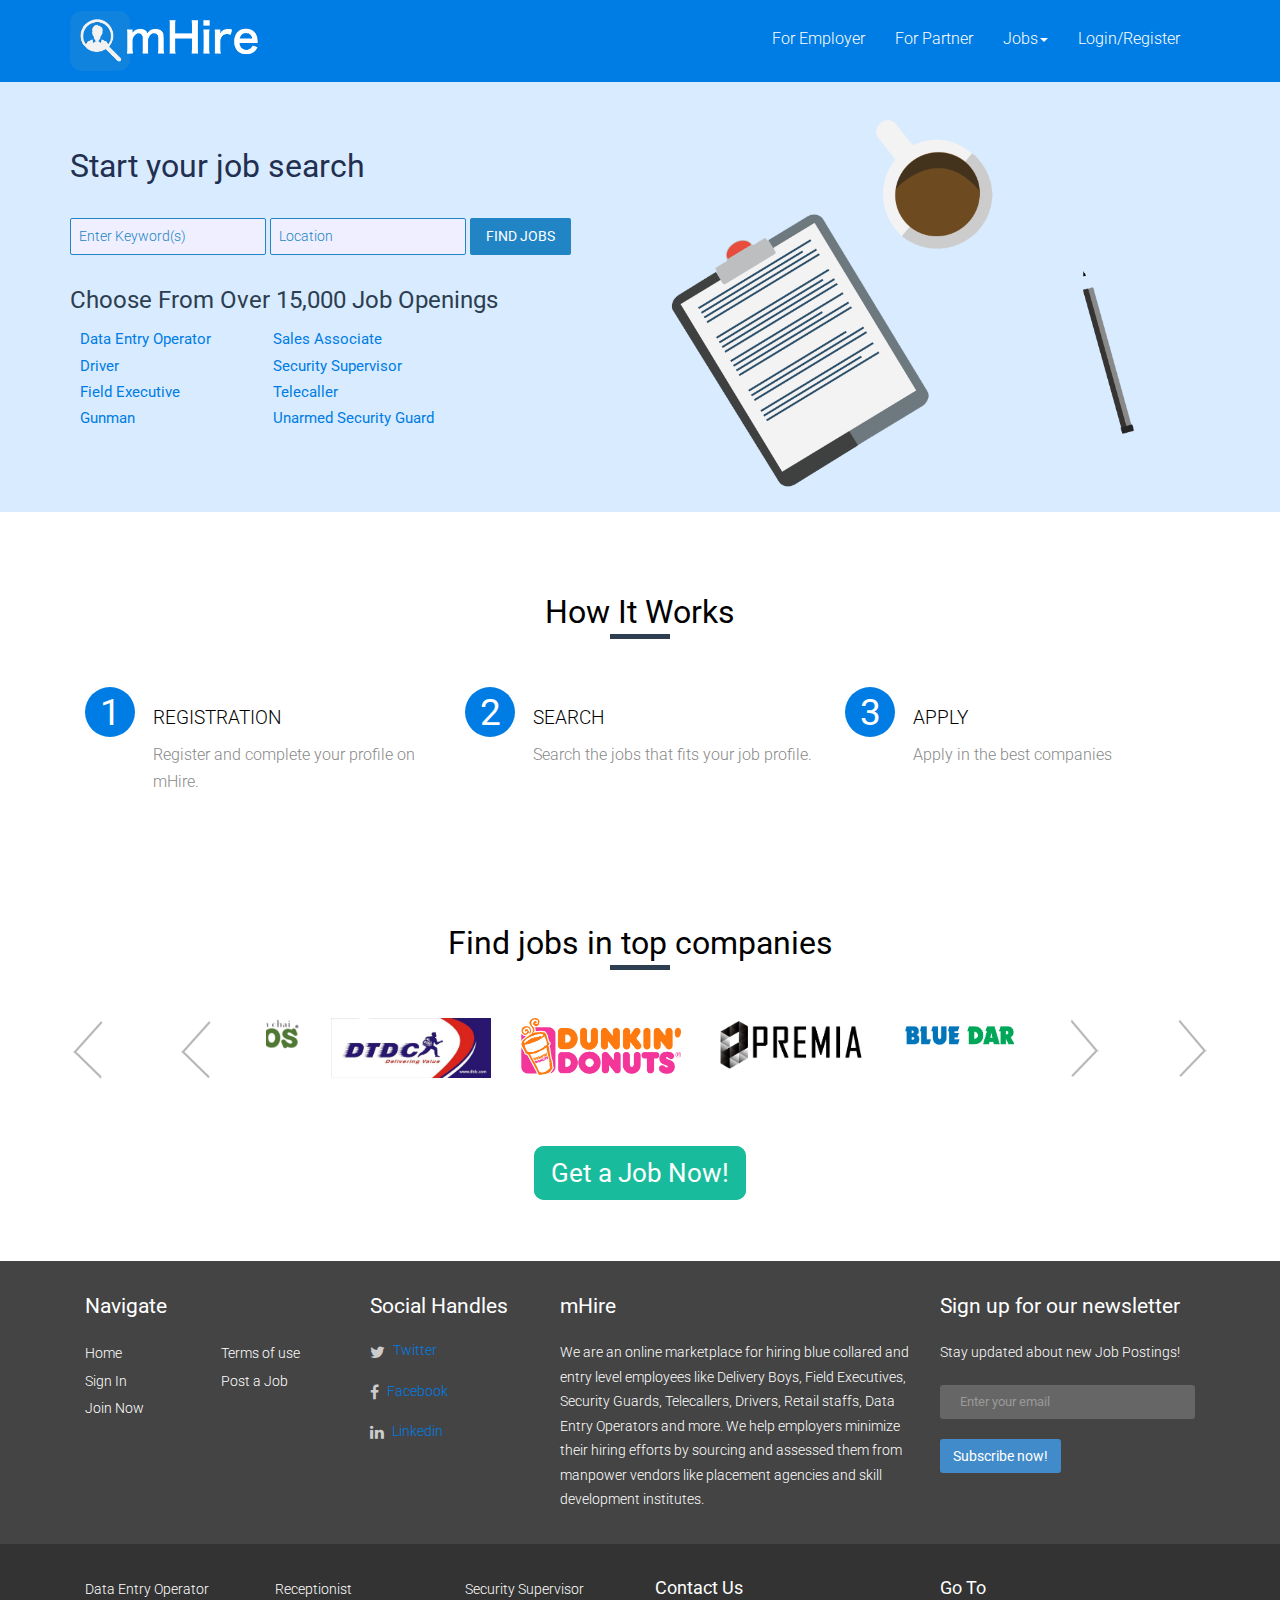
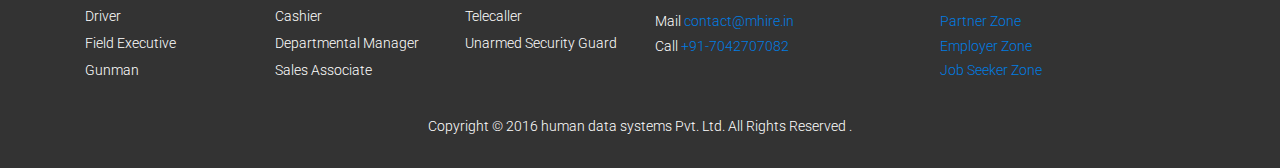
==== commit c44a7800: "fixing javascript bug for carousel" ====
--- a/index.html
+++ b/index.html
@@ -317,5 +317,33 @@
 	<script type="text/javascript">
 	$(function() { $.smartbanner() } )
 	</script>
+	<script type="text/javascript">
+	$(window).load(function() {
+		$("#flexiselDemo3").flexisel({
+			visibleItems: 6,
+			animationSpeed: 1000,
+			autoPlay:true,
+			autoPlaySpeed: 3000,    		
+			pauseOnHover: true,
+			enableResponsiveBreakpoints: true,
+			responsiveBreakpoints: { 
+				portrait: { 
+					changePoint:480,
+					visibleItems: 1
+				}, 
+				landscape: { 
+					changePoint:640,
+					visibleItems: 2
+				},
+				tablet: { 
+					changePoint:768,
+					visibleItems: 3
+				}
+			}
+		});
+
+	});
+	</script>
+	<script type="text/javascript" src="js/jquery.flexisel.js"></script>
 </body>
 </html>	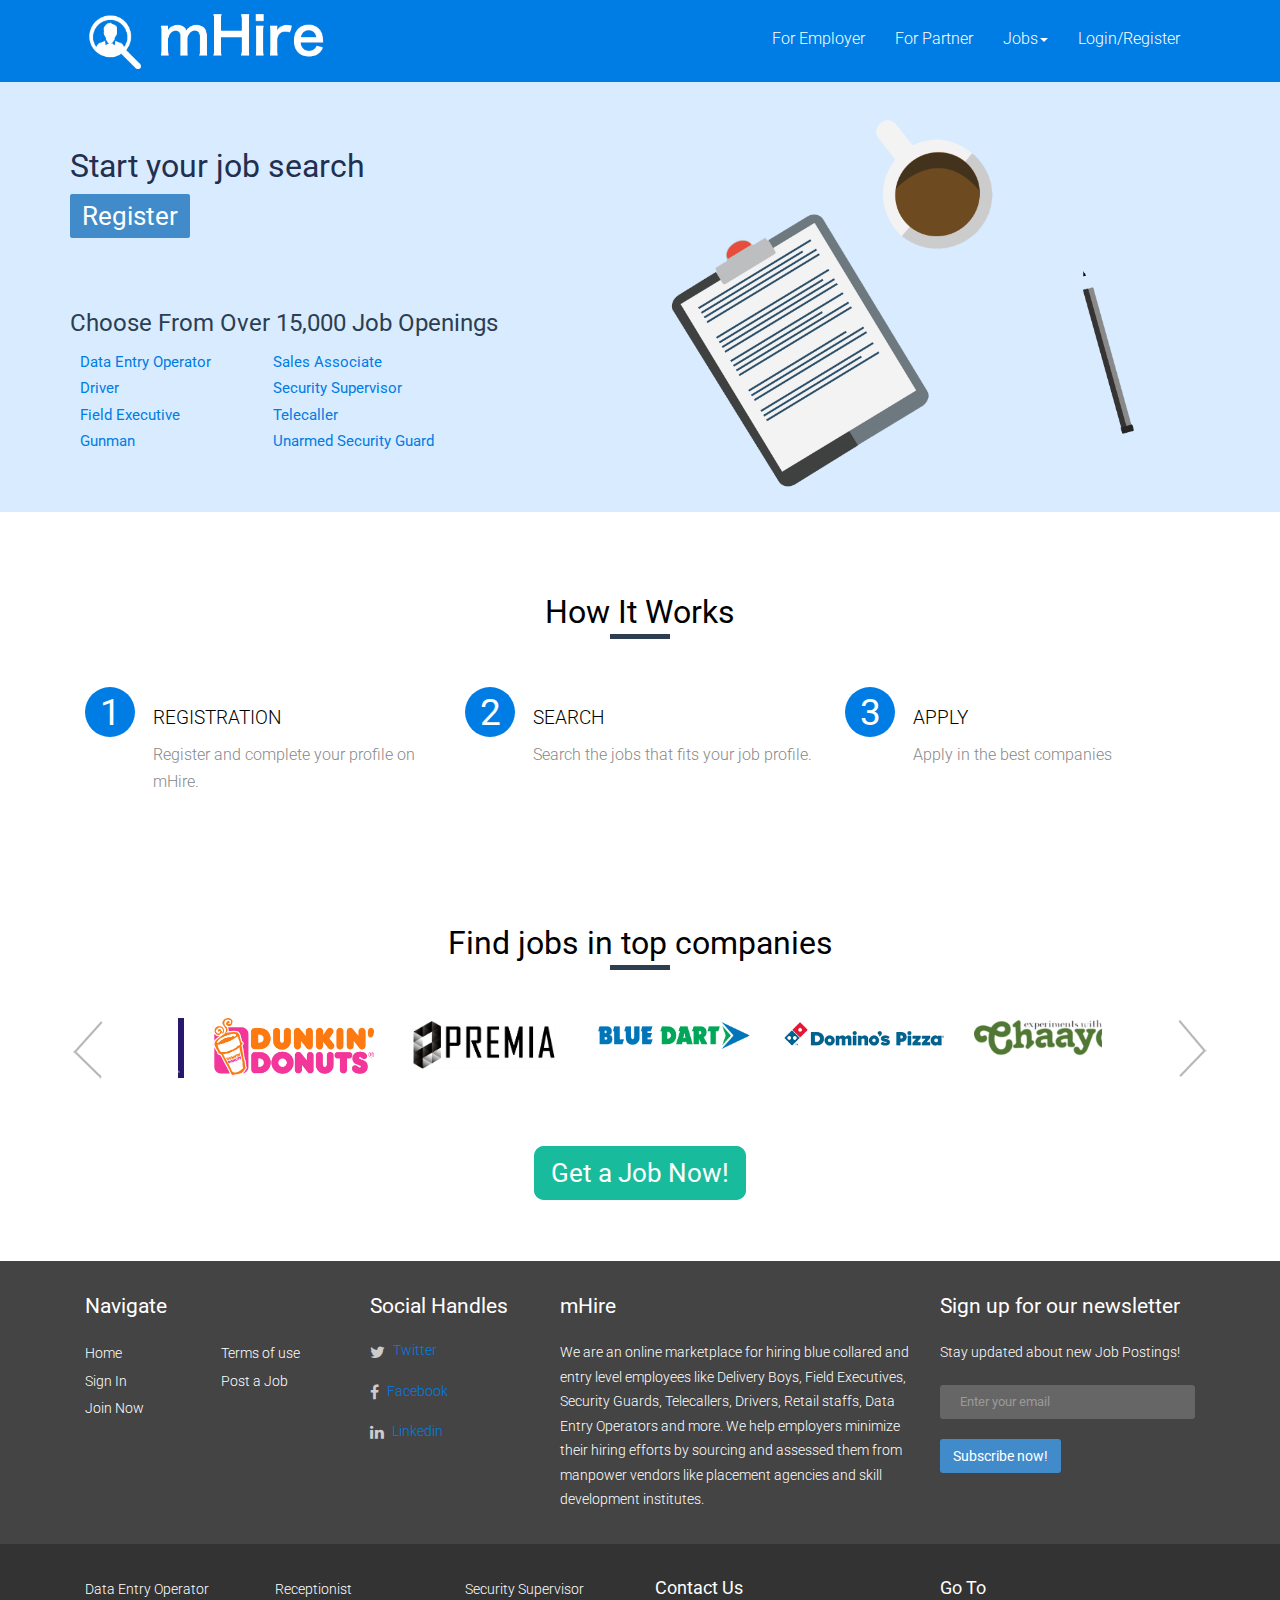
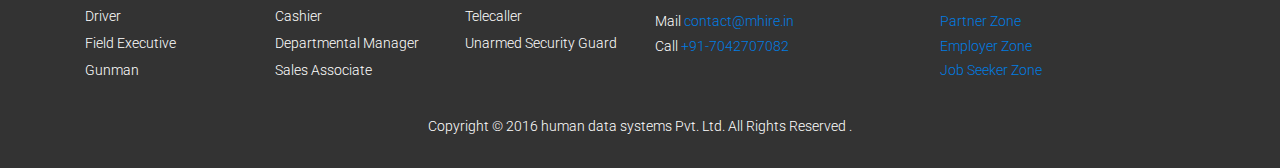
==== commit 57b3fa14: "commentified search form" ====
--- a/index.html
+++ b/index.html
@@ -68,12 +68,18 @@
 			<div id="search_wrapper">
 				<div id="search_form" class="clearfix">
 					<h1>Start your job search</h1>
-					<p>
+					<!-- <p>
 						<input type="text" class="text" placeholder=" " value="Enter Keyword(s)" onfocus="this.value = '';" onblur="if (this.value == '') {this.value = 'Enter Keyword(s)';}">
 						<input type="text" class="text" placeholder=" " value="Location" onfocus="this.value = '';" onblur="if (this.value == '') {this.value = 'Location';}">
 						<label class="btn2 btn-2 "><input type="submit" value="Find Jobs"></label>
 
-					</p>
+					</p> -->
+					<div id="city_1" class="clearfix">
+						<div class=" register-btn">
+							<a href="">Register</a><br>
+						</div>
+
+					</div>
 					<h2 class="title">Choose from over 15,000 job openings</h2>
 				</div>
 				<div id="city_1" class="clearfix">
@@ -327,7 +333,7 @@
 			pauseOnHover: true,
 			enableResponsiveBreakpoints: true,
 			responsiveBreakpoints: { 
-				portrait: { 
+				// portrait: { 
 					changePoint:480,
 					visibleItems: 1
 				}, 
